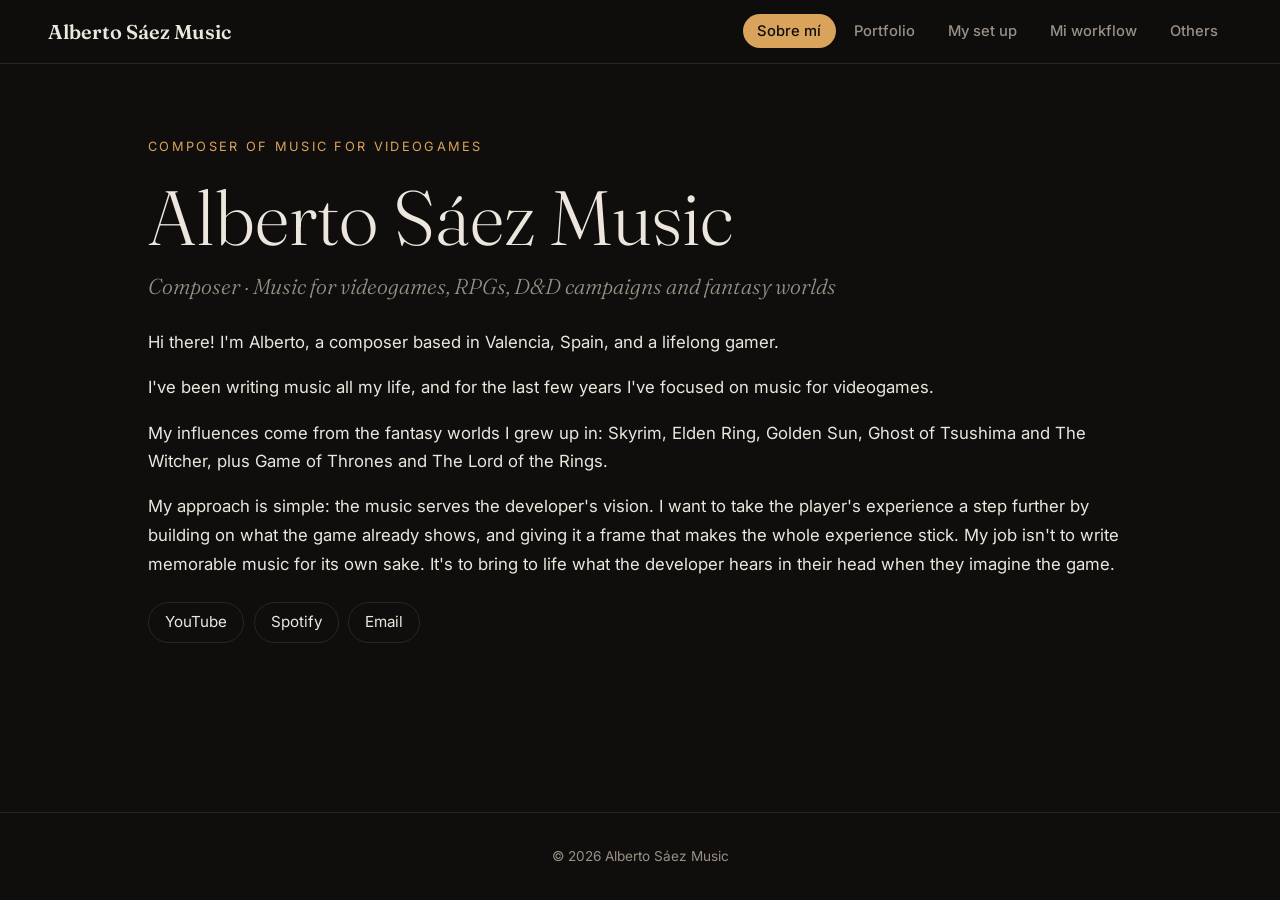
==== index.html @ b921b3fd "Add files via upload" ====
<!DOCTYPE html>
<html lang="es">
<head>
  <meta charset="UTF-8" />
  <meta name="viewport" content="width=device-width, initial-scale=1" />
  <title>Alberto Sáez Music · Composer</title>
  <meta name="description" content="Alberto Sáez, composer of music for videogames, RPGs, D&D and fantasy projects. Portfolio, set up and workflow." />
  <link rel="preconnect" href="https://fonts.googleapis.com" />
  <link rel="preconnect" href="https://fonts.gstatic.com" crossorigin />
  <link href="https://fonts.googleapis.com/css2?family=Fraunces:ital,opsz,wght@0,9..144,300;0,9..144,600;1,9..144,300&family=Inter:wght@400;500&display=swap" rel="stylesheet" />
  <link rel="stylesheet" href="styles.css" />
</head>
<body>
  <header class="site-header">
    <a class="brand" href="#sobre-mi" id="brand">Tu Nombre</a>
    <nav class="tabs" id="tabs" role="tablist" aria-label="Secciones">
      <button role="tab" data-tab="sobre-mi">Sobre mí</button>
      <button role="tab" data-tab="portfolio">Portfolio</button>
      <button role="tab" data-tab="setup">My set up</button>
      <button role="tab" data-tab="workflow">Mi workflow</button>
      <button role="tab" data-tab="others">Others</button>
    </nav>
  </header>

  <main id="view" tabindex="-1"></main>

  <footer class="site-footer">
    <span id="footer-text"></span>
  </footer>

  <script src="content.js"></script>
  <script src="app.js"></script>
</body>
</html>
---- styles.css ----
:root {
  --bg: #0f0e0d;
  --surface: #181614;
  --line: #2a2623;
  --text: #ece6dd;
  --muted: #9a9086;
  --accent: #d9a35b;
  --radius: 14px;
}
* { box-sizing: border-box; }
html { scroll-behavior: smooth; }
body {
  margin: 0;
  background: var(--bg);
  color: var(--text);
  font: 400 1.05rem/1.7 "Inter", system-ui, sans-serif;
  min-height: 100vh;
  display: flex;
  flex-direction: column;
}
a { color: inherit; }

/* cabecera + pestañas */
.site-header {
  position: sticky; top: 0; z-index: 10;
  display: flex; align-items: center; justify-content: space-between; gap: 1rem;
  padding: .9rem clamp(1rem, 4vw, 3rem);
  background: color-mix(in srgb, var(--bg) 88%, transparent);
  backdrop-filter: blur(10px);
  border-bottom: 1px solid var(--line);
}
.brand { font: 600 1.25rem "Fraunces", serif; text-decoration: none; white-space: nowrap; }
.tabs { display: flex; gap: .25rem; overflow-x: auto; scrollbar-width: none; }
.tabs::-webkit-scrollbar { display: none; }
.tabs button {
  font: 500 .92rem "Inter", sans-serif;
  color: var(--muted); background: none; border: 0; cursor: pointer;
  padding: .5rem .9rem; border-radius: 999px; white-space: nowrap;
  transition: color .2s, background .2s;
}
.tabs button:hover { color: var(--text); }
.tabs button.active { color: var(--bg); background: var(--accent); }

/* contenido */
main { width: min(1080px, 100%); margin: 0 auto; padding: clamp(2rem, 6vw, 4.5rem) clamp(1rem, 4vw, 3rem); flex: 1; outline: none; }
main.fade { animation: fade .45s ease both; }
@keyframes fade { from { opacity: 0; transform: translateY(8px); } to { opacity: 1; transform: none; } }

h1, h2, h3 { font-family: "Fraunces", serif; font-weight: 600; line-height: 1.15; margin: 0 0 .6rem; }
h1 { font-size: clamp(2.6rem, 7vw, 4.8rem); font-weight: 300; }
h2 { font-size: clamp(2rem, 4.5vw, 3rem); font-weight: 300; margin-bottom: 1rem; }
h3 { font-size: 1.3rem; }
.eyebrow { color: var(--accent); text-transform: uppercase; letter-spacing: .18em; font-size: .8rem; margin: 0 0 1rem; }
.lead { font: italic 300 1.35rem/1.5 "Fraunces", serif; color: var(--muted); margin: 0 0 1.5rem; }
.muted { color: var(--muted); }

/* sobre mí */
.about { display: grid; grid-template-columns: 1fr; gap: 2.5rem; align-items: center; margin-bottom: 3rem; }
.about:has(.photo) { grid-template-columns: 1.4fr 1fr; }
.photo { width: 100%; border-radius: var(--radius); aspect-ratio: 4/5; object-fit: cover; }
.links { display: flex; flex-wrap: wrap; gap: .6rem; margin-top: 1.5rem; }
.links a { border: 1px solid var(--line); border-radius: 999px; padding: .4rem 1rem; text-decoration: none; font-size: .95rem; transition: border-color .2s, color .2s; }
.links a:hover { border-color: var(--accent); color: var(--accent); }

/* vídeo */
.video {
  position: relative; width: 100%; aspect-ratio: 16/9;
  background: #000 center/cover no-repeat; border-radius: var(--radius); overflow: hidden;
  cursor: pointer;
}
.video iframe { position: absolute; inset: 0; width: 100%; height: 100%; border: 0; }
.video .play {
  position: absolute; inset: 0; width: 100%; border: 0; cursor: pointer;
  background: linear-gradient(transparent 50%, rgba(0,0,0,.55));
  display: grid; place-items: center;
}
.video .play span {
  width: 64px; height: 64px; border-radius: 50%; background: var(--accent);
  display: grid; place-items: center; transition: transform .2s;
}
.video .play span::after { content: ""; border-left: 18px solid var(--bg); border-top: 11px solid transparent; border-bottom: 11px solid transparent; margin-left: 5px; }
.video:hover .play span { transform: scale(1.1); }
.pl { position: absolute; left: 1rem; bottom: .8rem; font-size: .8rem; color: #fff; }
section > .video { margin-top: 2rem; }

/* tarjetas */
.grid { display: grid; grid-template-columns: repeat(auto-fill, minmax(min(100%, 320px), 1fr)); gap: 1.5rem; margin-top: 2rem; }
.card { background: var(--surface); border: 1px solid var(--line); border-radius: var(--radius); overflow: hidden; }
.card .video { border-radius: 0; }
.card-body { padding: 1.2rem 1.3rem 1.5rem; }
.card-body p { color: var(--muted); margin: 0; font-size: .98rem; }
.meta { color: var(--accent); font-size: .8rem; text-transform: uppercase; letter-spacing: .12em; margin-bottom: .3rem; }
.more { display: inline-block; margin-top: .8rem; color: var(--accent); text-decoration: none; }

/* set up */
.specs { margin: 2rem 0 0; border-top: 1px solid var(--line); }
.specs > div { display: grid; grid-template-columns: minmax(130px, 220px) 1fr; gap: 1rem; padding: 1rem 0; border-bottom: 1px solid var(--line); }
.specs dt { color: var(--muted); font-size: .85rem; text-transform: uppercase; letter-spacing: .12em; padding-top: .2rem; }
.specs dd { margin: 0; }
.specs dd span { display: block; color: var(--muted); font-size: .95rem; }

/* workflow */
.steps { list-style: none; counter-reset: s; margin: 2rem 0 0; padding: 0; display: grid; gap: 1.2rem; }
.steps li { border-left: 2px solid var(--accent); padding: .2rem 0 .2rem 1.4rem; }
.steps p { margin: 0; color: var(--muted); }

.site-footer { text-align: center; color: var(--muted); font-size: .85rem; padding: 2rem 1rem; border-top: 1px solid var(--line); }

@media (max-width: 720px) {
  .site-header { flex-direction: column; align-items: flex-start; gap: .5rem; }
  .about:has(.photo) { grid-template-columns: 1fr; }
  .specs > div { grid-template-columns: 1fr; gap: .2rem; }
}
@media (prefers-reduced-motion: reduce) { * { animation: none !important; transition: none !important; } }
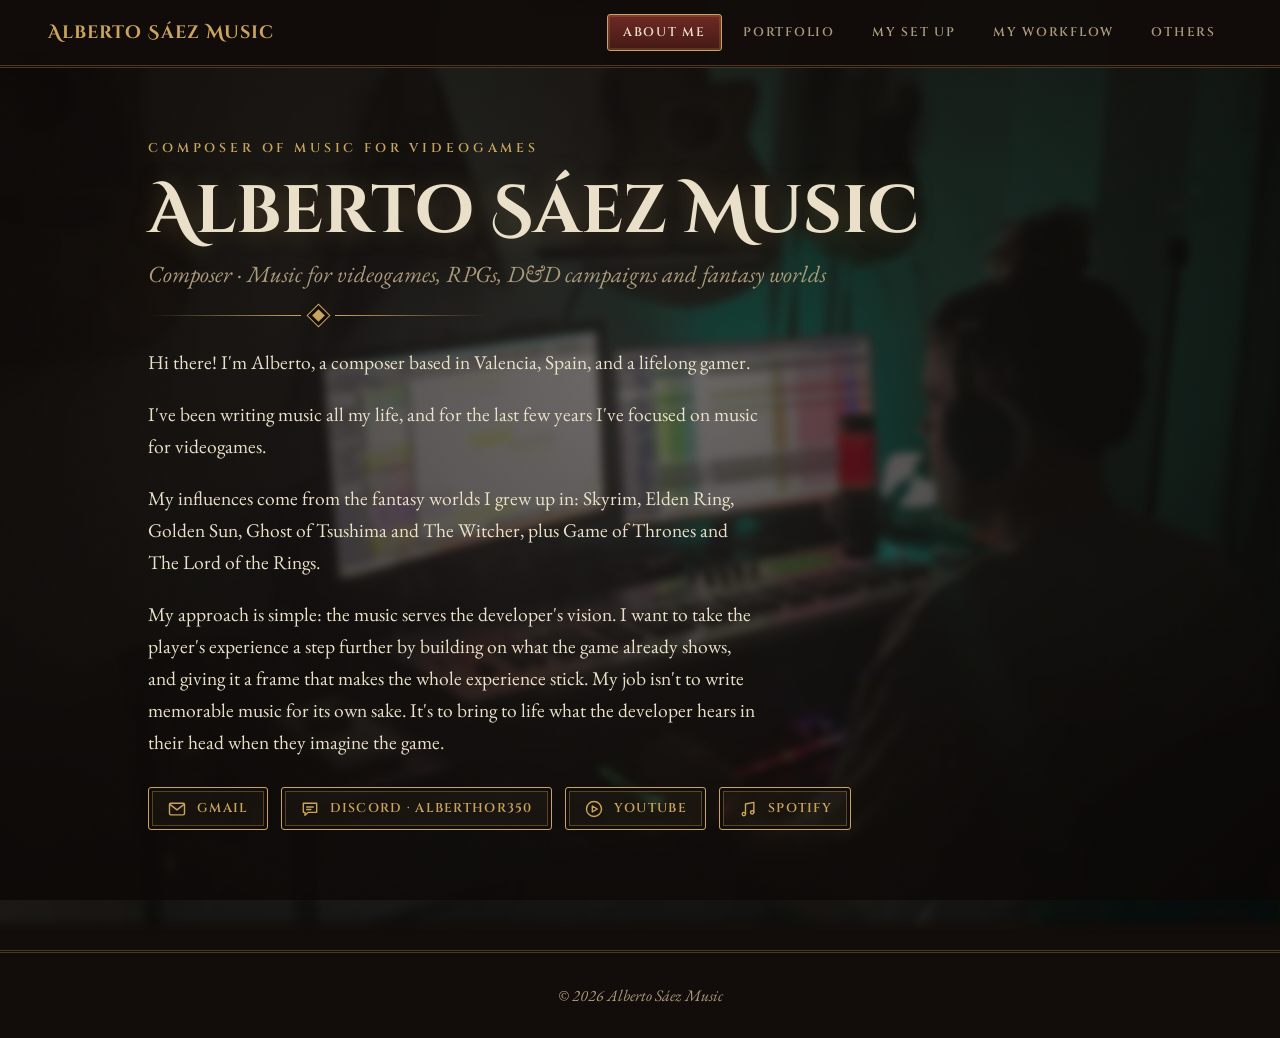
==== commit 0b9c5e5c: "Add files via upload" ====
--- a/index.html
+++ b/index.html
@@ -1,5 +1,5 @@
 <!DOCTYPE html>
-<html lang="es">
+<html lang="en">
 <head>
   <meta charset="UTF-8" />
   <meta name="viewport" content="width=device-width, initial-scale=1" />
@@ -7,17 +7,17 @@
   <meta name="description" content="Alberto Sáez, composer of music for videogames, RPGs, D&D and fantasy projects. Portfolio, set up and workflow." />
   <link rel="preconnect" href="https://fonts.googleapis.com" />
   <link rel="preconnect" href="https://fonts.gstatic.com" crossorigin />
-  <link href="https://fonts.googleapis.com/css2?family=Fraunces:ital,opsz,wght@0,9..144,300;0,9..144,600;1,9..144,300&family=Inter:wght@400;500&display=swap" rel="stylesheet" />
+  <link href="https://fonts.googleapis.com/css2?family=Cinzel:wght@400;600;700&family=Cinzel+Decorative:wght@400;700&family=EB+Garamond:ital,wght@0,400;0,500;1,400&display=swap" rel="stylesheet" />
   <link rel="stylesheet" href="styles.css" />
 </head>
 <body>
   <header class="site-header">
-    <a class="brand" href="#sobre-mi" id="brand">Tu Nombre</a>
+    <a class="brand" href="#about" id="brand">Alberto Sáez Music</a>
     <nav class="tabs" id="tabs" role="tablist" aria-label="Secciones">
-      <button role="tab" data-tab="sobre-mi">Sobre mí</button>
+      <button role="tab" data-tab="about">About me</button>
       <button role="tab" data-tab="portfolio">Portfolio</button>
       <button role="tab" data-tab="setup">My set up</button>
-      <button role="tab" data-tab="workflow">Mi workflow</button>
+      <button role="tab" data-tab="workflow">My workflow</button>
       <button role="tab" data-tab="others">Others</button>
     </nav>
   </header>
--- a/styles.css
+++ b/styles.css
@@ -1,23 +1,42 @@
 :root {
-  --bg: #0f0e0d;
-  --surface: #181614;
-  --line: #2a2623;
-  --text: #ece6dd;
-  --muted: #9a9086;
-  --accent: #d9a35b;
-  --radius: 14px;
+  --bg: #120d0a;
+  --surface: #1c1411;
+  --line: #4a3724;
+  --text: #eadfc8;
+  --muted: #ab9a7c;
+  --accent: #c9a45c;
+  --crimson: #7a2a26;
+  --radius: 3px;
+  --display: "Cinzel", "Trajan Pro", Georgia, serif;
+  --deco: "Cinzel Decorative", "Cinzel", Georgia, serif;
+  --body: "EB Garamond", Georgia, "Times New Roman", serif;
 }
 * { box-sizing: border-box; }
 html { scroll-behavior: smooth; }
 body {
   margin: 0;
-  background: var(--bg);
   color: var(--text);
-  font: 400 1.05rem/1.7 "Inter", system-ui, sans-serif;
+  font: 400 1.22rem/1.65 var(--body);
   min-height: 100vh;
   display: flex;
   flex-direction: column;
+  background-color: var(--bg);
 }
+
+/* fondo: tu foto, con desenfoque suave y capa oscura para que se lea el texto */
+body::before {
+  content: ""; position: fixed; inset: -24px; z-index: -2;
+  background: url("fondo.jpg") 60% center / cover no-repeat;
+  filter: blur(4px) saturate(.9);
+}
+body::after {
+  content: ""; position: fixed; inset: 0; z-index: -1; pointer-events: none;
+  background:
+    radial-gradient(ellipse at 50% 40%, rgba(14, 10, 8, .38), rgba(10, 7, 5, .8) 100%),
+    linear-gradient(rgba(16, 11, 8, .36), rgba(16, 11, 8, .36)),
+    url("data:image/svg+xml,%3Csvg xmlns='http://www.w3.org/2000/svg' width='180' height='180'%3E%3Cfilter id='n'%3E%3CfeTurbulence type='fractalNoise' baseFrequency='.8' numOctaves='2' stitchTiles='stitch'/%3E%3C/filter%3E%3Crect width='100%25' height='100%25' filter='url(%23n)' opacity='.06'/%3E%3C/svg%3E");
+}
+
 a { color: inherit; }
 
 /* cabecera + pestañas */
@@ -25,42 +44,73 @@
   position: sticky; top: 0; z-index: 10;
   display: flex; align-items: center; justify-content: space-between; gap: 1rem;
   padding: .9rem clamp(1rem, 4vw, 3rem);
-  background: color-mix(in srgb, var(--bg) 88%, transparent);
-  backdrop-filter: blur(10px);
-  border-bottom: 1px solid var(--line);
+  background: rgba(18, 13, 10, .92);
+  backdrop-filter: blur(8px);
+  border-bottom: 3px double var(--line);
 }
-.brand { font: 600 1.25rem "Fraunces", serif; text-decoration: none; white-space: nowrap; }
-.tabs { display: flex; gap: .25rem; overflow-x: auto; scrollbar-width: none; }
+.brand { font: 700 1.1rem var(--deco); letter-spacing: .06em; text-decoration: none; white-space: nowrap; color: var(--accent); }
+.tabs { display: flex; gap: .3rem; overflow-x: auto; scrollbar-width: none; }
 .tabs::-webkit-scrollbar { display: none; }
 .tabs button {
-  font: 500 .92rem "Inter", sans-serif;
-  color: var(--muted); background: none; border: 0; cursor: pointer;
-  padding: .5rem .9rem; border-radius: 999px; white-space: nowrap;
-  transition: color .2s, background .2s;
+  font: 600 .78rem var(--display); letter-spacing: .14em; text-transform: uppercase;
+  color: var(--muted); background: none; border: 1px solid transparent; cursor: pointer;
+  padding: .55rem .95rem; border-radius: var(--radius); white-space: nowrap;
+  transition: color .2s, border-color .2s, background .2s;
 }
-.tabs button:hover { color: var(--text); }
-.tabs button.active { color: var(--bg); background: var(--accent); }
+.tabs button:hover { color: var(--text); border-color: var(--line); }
+.tabs button.active {
+  color: var(--text); border-color: var(--accent);
+  background: linear-gradient(180deg, #6f2a25, #451915);
+  box-shadow: inset 0 0 0 2px rgba(201, 164, 92, .18);
+}
 
 /* contenido */
 main { width: min(1080px, 100%); margin: 0 auto; padding: clamp(2rem, 6vw, 4.5rem) clamp(1rem, 4vw, 3rem); flex: 1; outline: none; }
-main.fade { animation: fade .45s ease both; }
+main.fade { animation: fade .5s ease both; }
 @keyframes fade { from { opacity: 0; transform: translateY(8px); } to { opacity: 1; transform: none; } }
 
-h1, h2, h3 { font-family: "Fraunces", serif; font-weight: 600; line-height: 1.15; margin: 0 0 .6rem; }
-h1 { font-size: clamp(2.6rem, 7vw, 4.8rem); font-weight: 300; }
-h2 { font-size: clamp(2rem, 4.5vw, 3rem); font-weight: 300; margin-bottom: 1rem; }
-h3 { font-size: 1.3rem; }
-.eyebrow { color: var(--accent); text-transform: uppercase; letter-spacing: .18em; font-size: .8rem; margin: 0 0 1rem; }
-.lead { font: italic 300 1.35rem/1.5 "Fraunces", serif; color: var(--muted); margin: 0 0 1.5rem; }
+h1, h2, h3 { font-family: var(--display); font-weight: 600; line-height: 1.2; margin: 0 0 .6rem; }
+h1 { font: 700 clamp(2.2rem, 6.2vw, 4.2rem)/1.1 var(--deco); color: var(--text); text-shadow: 0 2px 24px rgba(201, 164, 92, .25); }
+h2 { font-size: clamp(1.8rem, 4vw, 2.6rem); letter-spacing: .06em; color: var(--accent); margin-bottom: .4rem; }
+h3 { font-size: 1.15rem; letter-spacing: .05em; }
+.eyebrow { color: var(--accent); font: 600 .8rem var(--display); text-transform: uppercase; letter-spacing: .3em; margin: 0 0 1.1rem; }
+.lead { font: italic 400 1.45rem/1.45 var(--body); color: var(--muted); margin: 0 0 1.2rem; }
 .muted { color: var(--muted); }
+
+/* separador ornamental */
+.divider { display: flex; align-items: center; gap: .8rem; max-width: 340px; margin: 1.1rem 0 1.6rem; }
+.divider::before, .divider::after { content: ""; flex: 1; height: 1px; background: linear-gradient(90deg, transparent, var(--accent)); }
+.divider::after { background: linear-gradient(270deg, transparent, var(--accent)); }
+.divider i { width: 9px; height: 9px; background: var(--accent); transform: rotate(45deg); box-shadow: 0 0 0 3px var(--bg), 0 0 0 4px var(--accent); }
 
 /* sobre mí */
 .about { display: grid; grid-template-columns: 1fr; gap: 2.5rem; align-items: center; margin-bottom: 3rem; }
 .about:has(.photo) { grid-template-columns: 1.4fr 1fr; }
-.photo { width: 100%; border-radius: var(--radius); aspect-ratio: 4/5; object-fit: cover; }
-.links { display: flex; flex-wrap: wrap; gap: .6rem; margin-top: 1.5rem; }
-.links a { border: 1px solid var(--line); border-radius: 999px; padding: .4rem 1rem; text-decoration: none; font-size: .95rem; transition: border-color .2s, color .2s; }
-.links a:hover { border-color: var(--accent); color: var(--accent); }
+.about p:not(.lead):not(.eyebrow) { max-width: 68ch; }
+.photo { width: 100%; border-radius: var(--radius); aspect-ratio: 4/5; object-fit: cover; box-shadow: 0 0 0 3px var(--bg), 0 0 0 4px var(--accent); }
+
+/* botones de enlaces */
+.links { display: flex; flex-wrap: wrap; gap: .8rem; margin-top: 1.8rem; }
+.linkbtn {
+  display: inline-flex; align-items: center; gap: .6rem; cursor: pointer;
+  font: 600 .8rem var(--display); letter-spacing: .1em; text-transform: uppercase; text-decoration: none;
+  color: var(--accent); background: rgba(201, 164, 92, .05);
+  border: 1px solid var(--accent); border-radius: var(--radius);
+  padding: .65rem 1.15rem;
+  box-shadow: inset 0 0 0 3px var(--bg), inset 0 0 0 4px rgba(201, 164, 92, .35);
+  transition: background .2s, color .2s, transform .2s;
+}
+.linkbtn:hover { background: var(--accent); color: var(--bg); transform: translateY(-2px); }
+.linkbtn .ico { width: 20px; height: 20px; flex: none; }
+
+/* aviso "copiado" */
+#toast {
+  position: fixed; left: 50%; bottom: 2rem; transform: translate(-50%, 20px); opacity: 0; pointer-events: none;
+  background: #2a1b14; color: var(--text); border: 1px solid var(--accent); border-radius: var(--radius);
+  padding: .7rem 1.3rem; font: 600 .85rem var(--display); letter-spacing: .06em; z-index: 50;
+  transition: opacity .25s, transform .25s;
+}
+#toast.show { opacity: 1; transform: translate(-50%, 0); }
 
 /* vídeo */
 .video {
@@ -71,44 +121,76 @@
 .video iframe { position: absolute; inset: 0; width: 100%; height: 100%; border: 0; }
 .video .play {
   position: absolute; inset: 0; width: 100%; border: 0; cursor: pointer;
-  background: linear-gradient(transparent 50%, rgba(0,0,0,.55));
+  background: linear-gradient(transparent 45%, rgba(18, 8, 4, .7));
   display: grid; place-items: center;
 }
 .video .play span {
-  width: 64px; height: 64px; border-radius: 50%; background: var(--accent);
+  width: 66px; height: 66px; border-radius: 50%; background: var(--accent);
   display: grid; place-items: center; transition: transform .2s;
+  box-shadow: 0 0 0 4px rgba(18, 13, 10, .55), 0 0 0 5px var(--accent);
 }
 .video .play span::after { content: ""; border-left: 18px solid var(--bg); border-top: 11px solid transparent; border-bottom: 11px solid transparent; margin-left: 5px; }
 .video:hover .play span { transform: scale(1.1); }
-.pl { position: absolute; left: 1rem; bottom: .8rem; font-size: .8rem; color: #fff; }
+.pl { position: absolute; left: 1rem; bottom: .8rem; font-size: .9rem; color: #fff; }
 section > .video { margin-top: 2rem; }
 
 /* tarjetas */
-.grid { display: grid; grid-template-columns: repeat(auto-fill, minmax(min(100%, 320px), 1fr)); gap: 1.5rem; margin-top: 2rem; }
-.card { background: var(--surface); border: 1px solid var(--line); border-radius: var(--radius); overflow: hidden; }
-.card .video { border-radius: 0; }
-.card-body { padding: 1.2rem 1.3rem 1.5rem; }
-.card-body p { color: var(--muted); margin: 0; font-size: .98rem; }
-.meta { color: var(--accent); font-size: .8rem; text-transform: uppercase; letter-spacing: .12em; margin-bottom: .3rem; }
-.more { display: inline-block; margin-top: .8rem; color: var(--accent); text-decoration: none; }
+.grid { display: grid; grid-template-columns: repeat(auto-fill, minmax(min(100%, 320px), 1fr)); gap: 2rem; margin-top: 2rem; }
+.card {
+  background: linear-gradient(180deg, #211712, var(--surface));
+  border: 1px solid var(--accent); border-radius: var(--radius); overflow: hidden;
+  box-shadow: 0 0 0 3px var(--bg), 0 0 0 4px var(--line), 0 14px 30px rgba(0, 0, 0, .35);
+}
+.card .video { border-radius: 0; border-bottom: 1px solid var(--accent); }
+.card-body { padding: 1.2rem 1.4rem 1.5rem; }
+.card-body p { color: var(--muted); margin: 0; font-size: 1.08rem; }
+.meta { color: var(--accent); font: 600 .72rem var(--display); text-transform: uppercase; letter-spacing: .22em; margin-bottom: .4rem; }
+.more { display: inline-block; margin-top: .8rem; color: var(--accent); text-decoration: none; font-style: italic; }
 
 /* set up */
-.specs { margin: 2rem 0 0; border-top: 1px solid var(--line); }
+.specs { margin: 2rem 0 0; border-top: 3px double var(--line); }
 .specs > div { display: grid; grid-template-columns: minmax(130px, 220px) 1fr; gap: 1rem; padding: 1rem 0; border-bottom: 1px solid var(--line); }
-.specs dt { color: var(--muted); font-size: .85rem; text-transform: uppercase; letter-spacing: .12em; padding-top: .2rem; }
+.specs dt { color: var(--accent); font: 600 .75rem var(--display); text-transform: uppercase; letter-spacing: .2em; padding-top: .35rem; }
 .specs dd { margin: 0; }
-.specs dd span { display: block; color: var(--muted); font-size: .95rem; }
+.specs dd span { display: block; color: var(--muted); font-size: 1.05rem; }
+.specs .aside p { grid-column: 2; margin: 0; font-style: italic; color: var(--muted); }
 
 /* workflow */
-.steps { list-style: none; counter-reset: s; margin: 2rem 0 0; padding: 0; display: grid; gap: 1.2rem; }
-.steps li { border-left: 2px solid var(--accent); padding: .2rem 0 .2rem 1.4rem; }
-.steps p { margin: 0; color: var(--muted); }
+.steps { list-style: none; margin: 2rem 0 0; padding: 0; display: grid; gap: 1.4rem; }
+.steps li { position: relative; border-left: 1px solid var(--accent); padding: .2rem 0 .2rem 1.8rem; }
+.steps li::before { content: ""; position: absolute; left: -5px; top: .65rem; width: 9px; height: 9px; background: var(--accent); transform: rotate(45deg); }
+.steps p { margin: 0; color: #d8ccb4; text-shadow: 0 1px 6px rgba(0, 0, 0, .7); }
 
-.site-footer { text-align: center; color: var(--muted); font-size: .85rem; padding: 2rem 1rem; border-top: 1px solid var(--line); }
+.site-footer { text-align: center; color: var(--muted); font: italic 1rem var(--body); padding: 2rem 1rem; border-top: 3px double var(--line); }
 
 @media (max-width: 720px) {
-  .site-header { flex-direction: column; align-items: flex-start; gap: .5rem; }
+  .site-header { flex-direction: column; align-items: flex-start; gap: .6rem; }
   .about:has(.photo) { grid-template-columns: 1fr; }
   .specs > div { grid-template-columns: 1fr; gap: .2rem; }
+  .specs .aside p { grid-column: 1; }
 }
 @media (prefers-reduced-motion: reduce) { * { animation: none !important; transition: none !important; } }
+
+/* workflow: fase previa + subtítulo */
+.phase {
+  margin: 2rem 0 2.5rem; padding: 1.4rem 1.7rem 1.6rem;
+  border: 1px solid var(--accent); border-radius: var(--radius);
+  background: linear-gradient(180deg, rgba(33, 23, 18, .88), rgba(28, 20, 17, .88));
+  box-shadow: 0 0 0 3px var(--bg), 0 0 0 4px var(--line);
+}
+.phase .eyebrow { margin: 0 0 .5rem; }
+.phase p:last-child { margin: 0; color: #d8ccb4; }
+.subhead { margin: 0 0 .4rem; font-size: 1.5rem; letter-spacing: .08em; color: var(--accent); }
+.track-intro { margin: 0 0 1.6rem; color: #d8ccb4; text-shadow: 0 1px 6px rgba(0, 0, 0, .7); }
+
+/* others: bloques de texto */
+.blocks { display: grid; gap: 2rem; margin-top: 1.6rem; }
+.panel {
+  background: linear-gradient(180deg, rgba(33, 23, 18, .9), rgba(28, 20, 17, .9));
+  border: 1px solid var(--accent); border-radius: var(--radius); padding: 1.6rem 1.8rem 1.8rem;
+  box-shadow: 0 0 0 3px var(--bg), 0 0 0 4px var(--line), 0 14px 30px rgba(0, 0, 0, .35);
+}
+.panel h3 { color: var(--accent); font-size: 1.25rem; letter-spacing: .1em; }
+.panel p { margin: 0; color: #d8ccb4; max-width: 68ch; }
+.panel .links { margin-top: 1.4rem; }
+.lead.soon { margin-top: 2rem; }
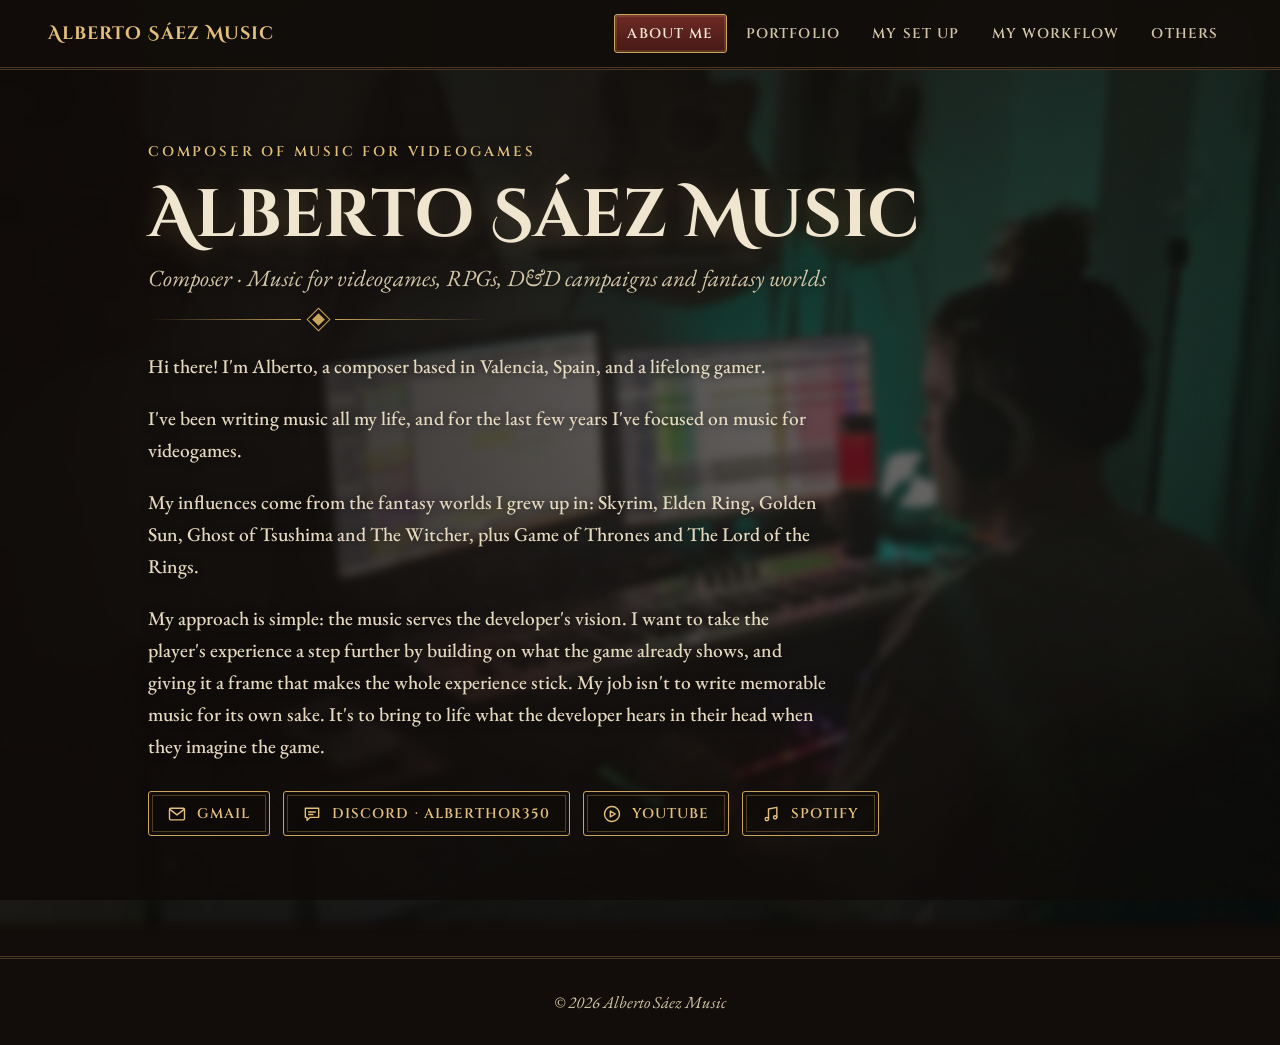
==== commit 9e380a21: "Add files via upload" ====
--- a/index.html
+++ b/index.html
@@ -3,6 +3,7 @@
 <head>
   <meta charset="UTF-8" />
   <meta name="viewport" content="width=device-width, initial-scale=1" />
+  <meta name="theme-color" content="#120d0a" />
   <title>Alberto Sáez Music · Composer</title>
   <meta name="description" content="Alberto Sáez, composer of music for videogames, RPGs, D&D and fantasy projects. Portfolio, set up and workflow." />
   <link rel="preconnect" href="https://fonts.googleapis.com" />
@@ -13,6 +14,10 @@
 <body>
   <header class="site-header">
     <a class="brand" href="#about" id="brand">Alberto Sáez Music</a>
+    <button class="menu-toggle" id="menu-toggle" type="button" aria-expanded="false" aria-controls="tabs" aria-label="Open menu">
+      <svg viewBox="0 0 24 24" width="22" height="22" fill="none" stroke="currentColor" stroke-width="2" stroke-linecap="round" aria-hidden="true"><path d="M4 7h16M4 12h16M4 17h16"/></svg>
+      <span>Menu</span>
+    </button>
     <nav class="tabs" id="tabs" role="tablist" aria-label="Secciones">
       <button role="tab" data-tab="about">About me</button>
       <button role="tab" data-tab="portfolio">Portfolio</button>
--- a/styles.css
+++ b/styles.css
@@ -2,28 +2,33 @@
   --bg: #120d0a;
   --surface: #1c1411;
   --line: #4a3724;
-  --text: #eadfc8;
-  --muted: #ab9a7c;
+  --text: #f0e6d0;
+  --soft: #e4d8bf;
+  --muted: #d3c6a8;
   --accent: #c9a45c;
+  --gold: #e2bf7a;
   --crimson: #7a2a26;
   --radius: 3px;
   --display: "Cinzel", "Trajan Pro", Georgia, serif;
   --deco: "Cinzel Decorative", "Cinzel", Georgia, serif;
   --body: "EB Garamond", Georgia, "Times New Roman", serif;
+  --noise: url("data:image/svg+xml,%3Csvg xmlns='http://www.w3.org/2000/svg' width='180' height='180'%3E%3Cfilter id='n'%3E%3CfeTurbulence type='fractalNoise' baseFrequency='.8' numOctaves='2' stitchTiles='stitch'/%3E%3C/filter%3E%3Crect width='100%25' height='100%25' filter='url(%23n)' opacity='.06'/%3E%3C/svg%3E");
 }
 * { box-sizing: border-box; }
-html { scroll-behavior: smooth; }
+html { scroll-behavior: smooth; -webkit-text-size-adjust: 100%; text-size-adjust: 100%; }
 body {
   margin: 0;
   color: var(--text);
-  font: 400 1.22rem/1.65 var(--body);
+  font: 500 1.22rem/1.65 var(--body);
   min-height: 100vh;
   display: flex;
   flex-direction: column;
   background-color: var(--bg);
-}
-
-/* fondo: tu foto, con desenfoque suave y capa oscura para que se lea el texto */
+  overflow-x: hidden;
+}
+a { color: inherit; }
+
+/* fondo: tu foto, con desenfoque suave. Más oscuro a la izquierda, donde va el texto */
 body::before {
   content: ""; position: fixed; inset: -24px; z-index: -2;
   background: url("fondo.jpg") 60% center / cover no-repeat;
@@ -32,29 +37,26 @@
 body::after {
   content: ""; position: fixed; inset: 0; z-index: -1; pointer-events: none;
   background:
-    radial-gradient(ellipse at 50% 40%, rgba(14, 10, 8, .38), rgba(10, 7, 5, .8) 100%),
-    linear-gradient(rgba(16, 11, 8, .36), rgba(16, 11, 8, .36)),
-    url("data:image/svg+xml,%3Csvg xmlns='http://www.w3.org/2000/svg' width='180' height='180'%3E%3Cfilter id='n'%3E%3CfeTurbulence type='fractalNoise' baseFrequency='.8' numOctaves='2' stitchTiles='stitch'/%3E%3C/filter%3E%3Crect width='100%25' height='100%25' filter='url(%23n)' opacity='.06'/%3E%3C/svg%3E");
-}
-
-a { color: inherit; }
+    linear-gradient(90deg, rgba(14, 10, 8, .8) 0%, rgba(14, 10, 8, .58) 55%, rgba(14, 10, 8, .2) 100%),
+    radial-gradient(ellipse at 50% 40%, rgba(14, 10, 8, .2), rgba(10, 7, 5, .6) 100%),
+    var(--noise);
+}
 
 /* cabecera + pestañas */
 .site-header {
   position: sticky; top: 0; z-index: 10;
   display: flex; align-items: center; justify-content: space-between; gap: 1rem;
   padding: .9rem clamp(1rem, 4vw, 3rem);
-  background: rgba(18, 13, 10, .92);
+  background: rgba(18, 13, 10, .93);
   backdrop-filter: blur(8px);
   border-bottom: 3px double var(--line);
 }
-.brand { font: 700 1.1rem var(--deco); letter-spacing: .06em; text-decoration: none; white-space: nowrap; color: var(--accent); }
-.tabs { display: flex; gap: .3rem; overflow-x: auto; scrollbar-width: none; }
-.tabs::-webkit-scrollbar { display: none; }
+.brand { font: 700 1.1rem var(--deco); letter-spacing: .06em; text-decoration: none; white-space: nowrap; color: var(--gold); }
+.tabs { display: flex; gap: .3rem; }
 .tabs button {
-  font: 600 .78rem var(--display); letter-spacing: .14em; text-transform: uppercase;
+  font: 600 .875rem var(--display); letter-spacing: .08em; text-transform: uppercase;
   color: var(--muted); background: none; border: 1px solid transparent; cursor: pointer;
-  padding: .55rem .95rem; border-radius: var(--radius); white-space: nowrap;
+  padding: .55rem .8rem; border-radius: var(--radius); white-space: nowrap;
   transition: color .2s, border-color .2s, background .2s;
 }
 .tabs button:hover { color: var(--text); border-color: var(--line); }
@@ -63,17 +65,31 @@
   background: linear-gradient(180deg, #6f2a25, #451915);
   box-shadow: inset 0 0 0 2px rgba(201, 164, 92, .18);
 }
+.tabs button:focus-visible, .linkbtn:focus-visible, .menu-toggle:focus-visible { outline: 2px solid var(--gold); outline-offset: 2px; }
+
+/* botón de menú (solo en pantallas pequeñas) */
+.menu-toggle {
+  display: none; align-items: center; gap: .55rem; cursor: pointer;
+  font: 600 .875rem var(--display); letter-spacing: .1em; text-transform: uppercase;
+  color: var(--gold); background: rgba(201, 164, 92, .06);
+  border: 1px solid var(--accent); border-radius: var(--radius);
+  padding: .5rem .9rem; min-height: 44px;
+}
 
 /* contenido */
-main { width: min(1080px, 100%); margin: 0 auto; padding: clamp(2rem, 6vw, 4.5rem) clamp(1rem, 4vw, 3rem); flex: 1; outline: none; }
+main {
+  width: min(1080px, 100%); margin: 0 auto;
+  padding: clamp(2rem, 6vw, 4.5rem) clamp(1rem, 4vw, 3rem); flex: 1; outline: none;
+  text-shadow: 0 1px 8px rgba(0, 0, 0, .55);
+}
 main.fade { animation: fade .5s ease both; }
 @keyframes fade { from { opacity: 0; transform: translateY(8px); } to { opacity: 1; transform: none; } }
 
 h1, h2, h3 { font-family: var(--display); font-weight: 600; line-height: 1.2; margin: 0 0 .6rem; }
 h1 { font: 700 clamp(2.2rem, 6.2vw, 4.2rem)/1.1 var(--deco); color: var(--text); text-shadow: 0 2px 24px rgba(201, 164, 92, .25); }
-h2 { font-size: clamp(1.8rem, 4vw, 2.6rem); letter-spacing: .06em; color: var(--accent); margin-bottom: .4rem; }
+h2 { font-size: clamp(1.8rem, 4vw, 2.6rem); letter-spacing: .06em; color: var(--gold); margin-bottom: .4rem; }
 h3 { font-size: 1.15rem; letter-spacing: .05em; }
-.eyebrow { color: var(--accent); font: 600 .8rem var(--display); text-transform: uppercase; letter-spacing: .3em; margin: 0 0 1.1rem; }
+.eyebrow { color: var(--gold); font: 600 .875rem var(--display); text-transform: uppercase; letter-spacing: .2em; margin: 0 0 1.1rem; }
 .lead { font: italic 400 1.45rem/1.45 var(--body); color: var(--muted); margin: 0 0 1.2rem; }
 .muted { color: var(--muted); }
 
@@ -86,17 +102,17 @@
 /* sobre mí */
 .about { display: grid; grid-template-columns: 1fr; gap: 2.5rem; align-items: center; margin-bottom: 3rem; }
 .about:has(.photo) { grid-template-columns: 1.4fr 1fr; }
-.about p:not(.lead):not(.eyebrow) { max-width: 68ch; }
+.about p:not(.lead):not(.eyebrow) { max-width: 68ch; color: var(--soft); }
 .photo { width: 100%; border-radius: var(--radius); aspect-ratio: 4/5; object-fit: cover; box-shadow: 0 0 0 3px var(--bg), 0 0 0 4px var(--accent); }
 
 /* botones de enlaces */
 .links { display: flex; flex-wrap: wrap; gap: .8rem; margin-top: 1.8rem; }
 .linkbtn {
   display: inline-flex; align-items: center; gap: .6rem; cursor: pointer;
-  font: 600 .8rem var(--display); letter-spacing: .1em; text-transform: uppercase; text-decoration: none;
-  color: var(--accent); background: rgba(201, 164, 92, .05);
+  font: 600 .875rem var(--display); letter-spacing: .08em; text-transform: uppercase; text-decoration: none; text-shadow: none;
+  color: var(--gold); background: rgba(14, 10, 8, .55);
   border: 1px solid var(--accent); border-radius: var(--radius);
-  padding: .65rem 1.15rem;
+  padding: .7rem 1.15rem; min-height: 44px;
   box-shadow: inset 0 0 0 3px var(--bg), inset 0 0 0 4px rgba(201, 164, 92, .35);
   transition: background .2s, color .2s, transform .2s;
 }
@@ -107,7 +123,7 @@
 #toast {
   position: fixed; left: 50%; bottom: 2rem; transform: translate(-50%, 20px); opacity: 0; pointer-events: none;
   background: #2a1b14; color: var(--text); border: 1px solid var(--accent); border-radius: var(--radius);
-  padding: .7rem 1.3rem; font: 600 .85rem var(--display); letter-spacing: .06em; z-index: 50;
+  padding: .7rem 1.3rem; font: 600 .9rem var(--display); letter-spacing: .06em; z-index: 50; text-shadow: none;
   transition: opacity .25s, transform .25s;
 }
 #toast.show { opacity: 1; transform: translate(-50%, 0); }
@@ -131,7 +147,7 @@
 }
 .video .play span::after { content: ""; border-left: 18px solid var(--bg); border-top: 11px solid transparent; border-bottom: 11px solid transparent; margin-left: 5px; }
 .video:hover .play span { transform: scale(1.1); }
-.pl { position: absolute; left: 1rem; bottom: .8rem; font-size: .9rem; color: #fff; }
+.pl { position: absolute; left: 1rem; bottom: .8rem; font-size: .95rem; color: #fff; }
 section > .video { margin-top: 2rem; }
 
 /* tarjetas */
@@ -143,54 +159,87 @@
 }
 .card .video { border-radius: 0; border-bottom: 1px solid var(--accent); }
 .card-body { padding: 1.2rem 1.4rem 1.5rem; }
-.card-body p { color: var(--muted); margin: 0; font-size: 1.08rem; }
-.meta { color: var(--accent); font: 600 .72rem var(--display); text-transform: uppercase; letter-spacing: .22em; margin-bottom: .4rem; }
-.more { display: inline-block; margin-top: .8rem; color: var(--accent); text-decoration: none; font-style: italic; }
+.card-body p { color: var(--muted); margin: 0; font-size: 1.1rem; }
+.meta { color: var(--gold); font: 600 .82rem var(--display); text-transform: uppercase; letter-spacing: .16em; margin-bottom: .4rem; }
+.more { display: inline-block; margin-top: .8rem; color: var(--gold); text-decoration: none; font-style: italic; }
 
 /* set up */
 .specs { margin: 2rem 0 0; border-top: 3px double var(--line); }
-.specs > div { display: grid; grid-template-columns: minmax(130px, 220px) 1fr; gap: 1rem; padding: 1rem 0; border-bottom: 1px solid var(--line); }
-.specs dt { color: var(--accent); font: 600 .75rem var(--display); text-transform: uppercase; letter-spacing: .2em; padding-top: .35rem; }
+.specs > div { display: grid; grid-template-columns: minmax(150px, 230px) 1fr; gap: 1rem; padding: 1rem 0; border-bottom: 1px solid var(--line); }
+.specs dt { color: var(--gold); font: 600 .85rem var(--display); text-transform: uppercase; letter-spacing: .14em; padding-top: .3rem; }
 .specs dd { margin: 0; }
-.specs dd span { display: block; color: var(--muted); font-size: 1.05rem; }
+.specs dd strong { font-weight: 600; }
+.specs dd span { display: block; color: var(--muted); font-size: 1.08rem; }
 .specs .aside p { grid-column: 2; margin: 0; font-style: italic; color: var(--muted); }
 
 /* workflow */
 .steps { list-style: none; margin: 2rem 0 0; padding: 0; display: grid; gap: 1.4rem; }
 .steps li { position: relative; border-left: 1px solid var(--accent); padding: .2rem 0 .2rem 1.8rem; }
 .steps li::before { content: ""; position: absolute; left: -5px; top: .65rem; width: 9px; height: 9px; background: var(--accent); transform: rotate(45deg); }
-.steps p { margin: 0; color: #d8ccb4; text-shadow: 0 1px 6px rgba(0, 0, 0, .7); }
-
-.site-footer { text-align: center; color: var(--muted); font: italic 1rem var(--body); padding: 2rem 1rem; border-top: 3px double var(--line); }
-
-@media (max-width: 720px) {
-  .site-header { flex-direction: column; align-items: flex-start; gap: .6rem; }
-  .about:has(.photo) { grid-template-columns: 1fr; }
-  .specs > div { grid-template-columns: 1fr; gap: .2rem; }
-  .specs .aside p { grid-column: 1; }
-}
-@media (prefers-reduced-motion: reduce) { * { animation: none !important; transition: none !important; } }
+.steps p { margin: 0; color: var(--soft); }
 
 /* workflow: fase previa + subtítulo */
 .phase {
   margin: 2rem 0 2.5rem; padding: 1.4rem 1.7rem 1.6rem;
   border: 1px solid var(--accent); border-radius: var(--radius);
-  background: linear-gradient(180deg, rgba(33, 23, 18, .88), rgba(28, 20, 17, .88));
+  background: linear-gradient(180deg, rgba(33, 23, 18, .9), rgba(28, 20, 17, .9));
   box-shadow: 0 0 0 3px var(--bg), 0 0 0 4px var(--line);
 }
 .phase .eyebrow { margin: 0 0 .5rem; }
-.phase p:last-child { margin: 0; color: #d8ccb4; }
-.subhead { margin: 0 0 .4rem; font-size: 1.5rem; letter-spacing: .08em; color: var(--accent); }
-.track-intro { margin: 0 0 1.6rem; color: #d8ccb4; text-shadow: 0 1px 6px rgba(0, 0, 0, .7); }
+.phase p:last-child { margin: 0; color: var(--soft); }
+.subhead { margin: 0 0 .4rem; font-size: 1.5rem; letter-spacing: .08em; color: var(--gold); }
+.track-intro { margin: 0 0 1.6rem; color: var(--soft); }
 
 /* others: bloques de texto */
 .blocks { display: grid; gap: 2rem; margin-top: 1.6rem; }
 .panel {
-  background: linear-gradient(180deg, rgba(33, 23, 18, .9), rgba(28, 20, 17, .9));
+  background: linear-gradient(180deg, rgba(33, 23, 18, .92), rgba(28, 20, 17, .92));
   border: 1px solid var(--accent); border-radius: var(--radius); padding: 1.6rem 1.8rem 1.8rem;
   box-shadow: 0 0 0 3px var(--bg), 0 0 0 4px var(--line), 0 14px 30px rgba(0, 0, 0, .35);
 }
-.panel h3 { color: var(--accent); font-size: 1.25rem; letter-spacing: .1em; }
-.panel p { margin: 0; color: #d8ccb4; max-width: 68ch; }
+.panel h3 { color: var(--gold); font-size: 1.25rem; letter-spacing: .1em; }
+.panel p { margin: 0; color: var(--soft); max-width: 68ch; }
 .panel .links { margin-top: 1.4rem; }
 .lead.soon { margin-top: 2rem; }
+
+.site-footer { text-align: center; color: var(--muted); font: italic 1.05rem var(--body); padding: 2rem 1rem; border-top: 3px double var(--line); }
+
+/* ---------- Pantallas medianas y pequeñas: menú desplegable ---------- */
+@media (max-width: 960px) {
+  .menu-toggle { display: inline-flex; }
+  .tabs {
+    display: none; position: absolute; top: 100%; left: 0; right: 0;
+    flex-direction: column; gap: .2rem;
+    padding: .6rem clamp(1rem, 4vw, 3rem) 1rem;
+    background: #120d0a; border-bottom: 3px double var(--line);
+    box-shadow: 0 18px 30px rgba(0, 0, 0, .5);
+  }
+  .site-header.open .tabs { display: flex; }
+  .tabs button { text-align: left; padding: .9rem 1rem; font-size: 1rem; min-height: 48px; }
+}
+
+/* ---------- Móvil ---------- */
+@media (max-width: 720px) {
+  body { font-size: 1.12rem; line-height: 1.6; }
+  body::before { background-position: 72% center; }
+  body::after {
+    background: linear-gradient(rgba(14, 10, 8, .6), rgba(14, 10, 8, .72)), var(--noise);
+  }
+  main { padding: 1.8rem 1.1rem 2.4rem; }
+  .brand { font-size: 1rem; }
+  .eyebrow { font-size: .8rem; letter-spacing: .14em; }
+  .lead { font-size: 1.25rem; }
+  .about { gap: 1.5rem; margin-bottom: 2rem; }
+  .about:has(.photo) { grid-template-columns: 1fr; }
+  .links { gap: .6rem; }
+  .linkbtn { flex: 1 1 auto; justify-content: center; padding: .7rem .9rem; font-size: .8rem; }
+  .grid { gap: 1.6rem; }
+  .card-body { padding: 1rem 1.1rem 1.2rem; }
+  .specs > div { grid-template-columns: 1fr; gap: .2rem; }
+  .specs .aside p { grid-column: 1; }
+  .phase, .panel { padding: 1.2rem 1.2rem 1.4rem; }
+  .steps li { padding-left: 1.4rem; }
+  .video .play span { width: 56px; height: 56px; }
+  #toast { width: calc(100% - 2rem); text-align: center; bottom: 1rem; }
+}
+@media (prefers-reduced-motion: reduce) { * { animation: none !important; transition: none !important; } }
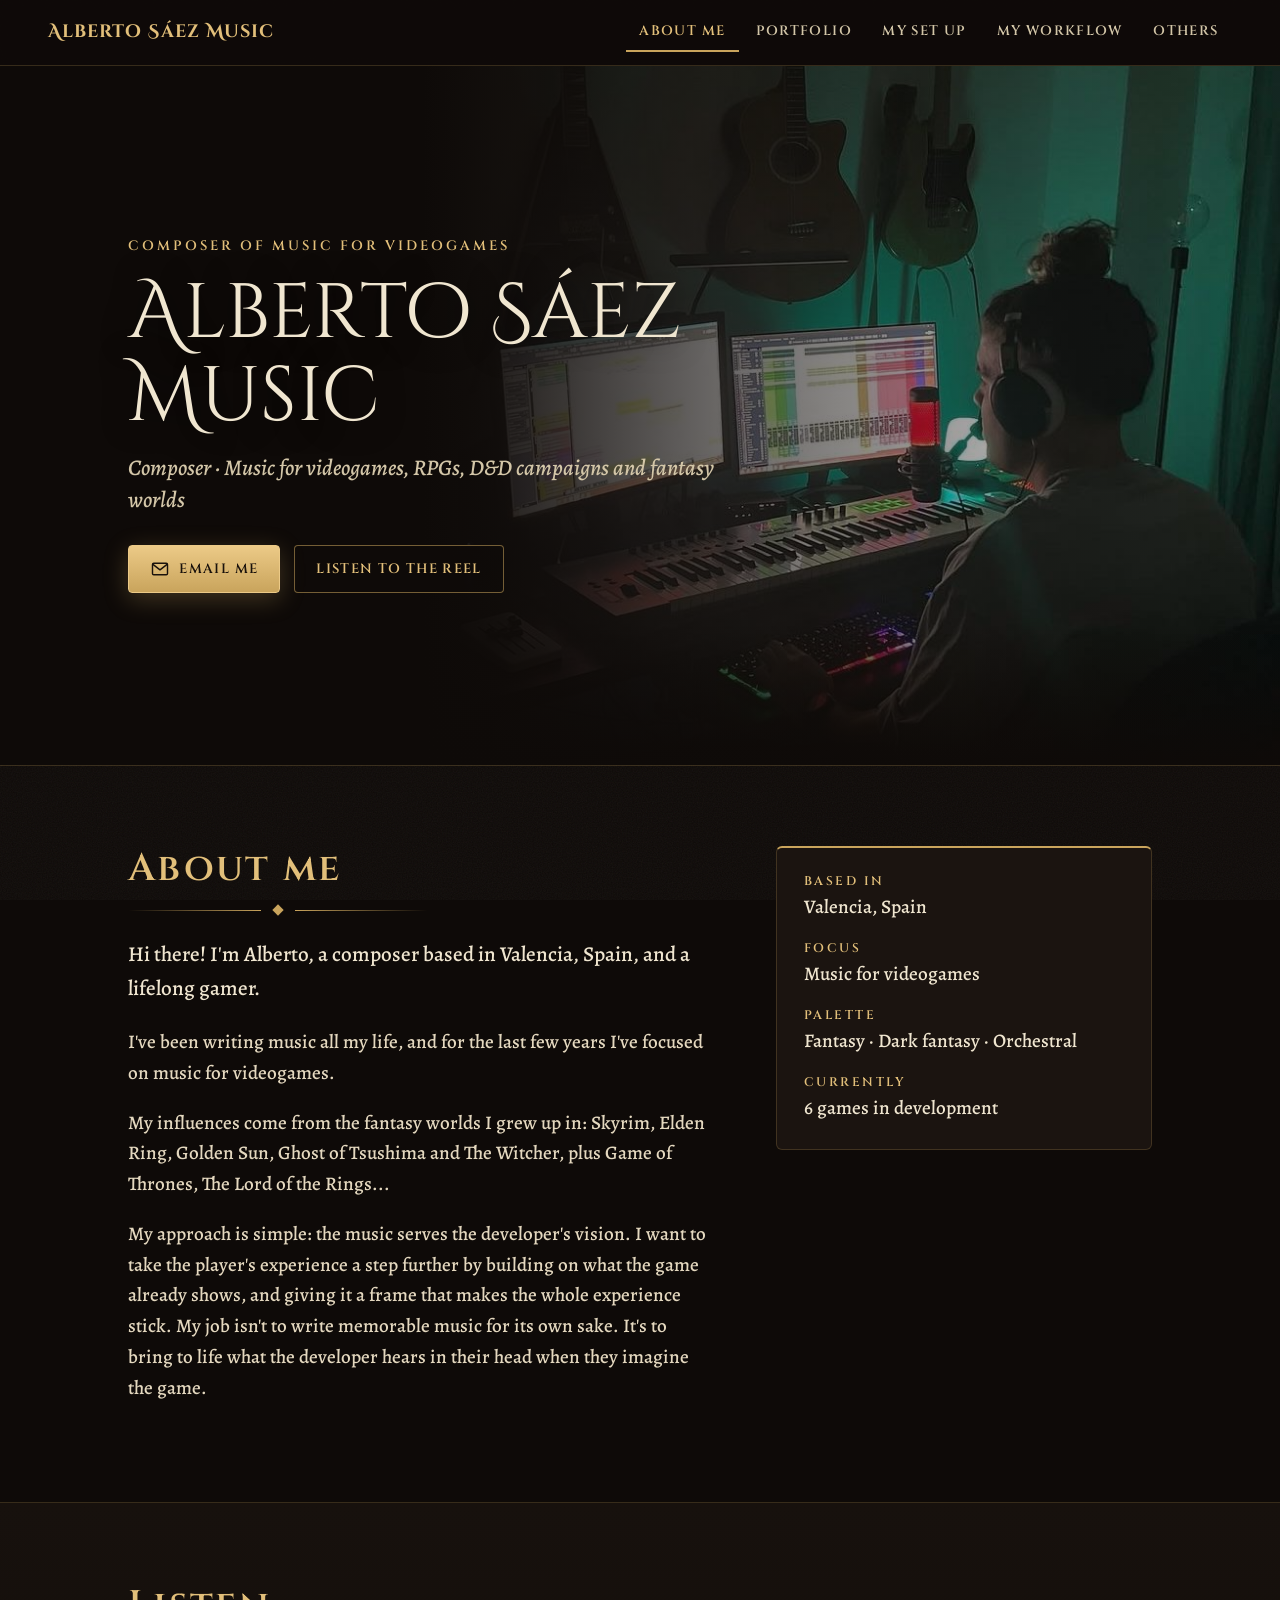
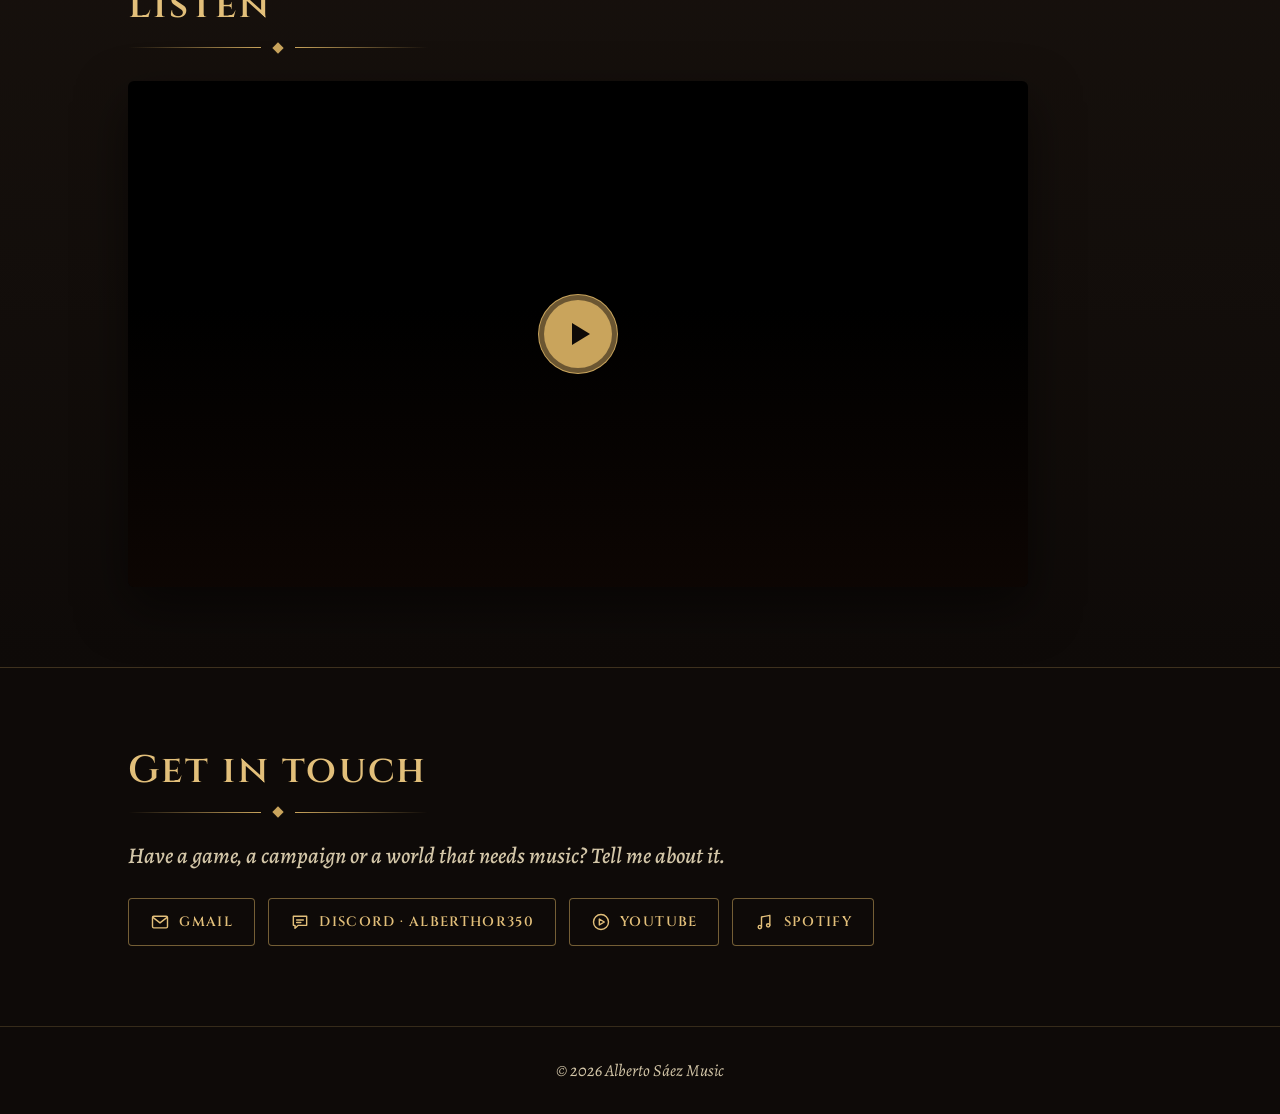
==== commit 28d9f915: "Add files via upload" ====
--- a/index.html
+++ b/index.html
@@ -8,7 +8,7 @@
   <meta name="description" content="Alberto Sáez, composer of music for videogames, RPGs, D&D and fantasy projects. Portfolio, set up and workflow." />
   <link rel="preconnect" href="https://fonts.googleapis.com" />
   <link rel="preconnect" href="https://fonts.gstatic.com" crossorigin />
-  <link href="https://fonts.googleapis.com/css2?family=Cinzel:wght@400;600;700&family=Cinzel+Decorative:wght@400;700&family=EB+Garamond:ital,wght@0,400;0,500;1,400&display=swap" rel="stylesheet" />
+  <link href="https://fonts.googleapis.com/css2?family=Cinzel:wght@400;600;700&family=Cinzel+Decorative:wght@400;700&family=Alegreya:ital,wght@0,500;0,700;1,500&display=swap" rel="stylesheet" />
   <link rel="stylesheet" href="styles.css" />
 </head>
 <body>
--- a/styles.css
+++ b/styles.css
@@ -1,17 +1,18 @@
 :root {
-  --bg: #120d0a;
-  --surface: #1c1411;
-  --line: #4a3724;
+  --bg: #0e0a08;
+  --bg2: #17110d;
+  --surface: #1b1410;
+  --line: rgba(201, 164, 92, .22);
+  --line-strong: rgba(201, 164, 92, .55);
   --text: #f0e6d0;
   --soft: #e4d8bf;
   --muted: #d3c6a8;
   --accent: #c9a45c;
   --gold: #e2bf7a;
-  --crimson: #7a2a26;
-  --radius: 3px;
+  --radius: 6px;
   --display: "Cinzel", "Trajan Pro", Georgia, serif;
   --deco: "Cinzel Decorative", "Cinzel", Georgia, serif;
-  --body: "EB Garamond", Georgia, "Times New Roman", serif;
+  --body: "Alegreya", "EB Garamond", Georgia, "Times New Roman", serif;
   --noise: url("data:image/svg+xml,%3Csvg xmlns='http://www.w3.org/2000/svg' width='180' height='180'%3E%3Cfilter id='n'%3E%3CfeTurbulence type='fractalNoise' baseFrequency='.8' numOctaves='2' stitchTiles='stitch'/%3E%3C/filter%3E%3Crect width='100%25' height='100%25' filter='url(%23n)' opacity='.06'/%3E%3C/svg%3E");
 }
 * { box-sizing: border-box; }
@@ -19,111 +20,130 @@
 body {
   margin: 0;
   color: var(--text);
-  font: 500 1.22rem/1.65 var(--body);
+  font: 500 1.2rem/1.6 var(--body);
   min-height: 100vh;
   display: flex;
   flex-direction: column;
   background-color: var(--bg);
   overflow-x: hidden;
 }
+body::after {
+  content: ""; position: fixed; inset: 0; z-index: -1; pointer-events: none; background: var(--noise);
+}
 a { color: inherit; }
-
-/* fondo: tu foto, con desenfoque suave. Más oscuro a la izquierda, donde va el texto */
-body::before {
-  content: ""; position: fixed; inset: -24px; z-index: -2;
-  background: url("fondo.jpg") 60% center / cover no-repeat;
-  filter: blur(4px) saturate(.9);
-}
-body::after {
-  content: ""; position: fixed; inset: 0; z-index: -1; pointer-events: none;
-  background:
-    linear-gradient(90deg, rgba(14, 10, 8, .8) 0%, rgba(14, 10, 8, .58) 55%, rgba(14, 10, 8, .2) 100%),
-    radial-gradient(ellipse at 50% 40%, rgba(14, 10, 8, .2), rgba(10, 7, 5, .6) 100%),
-    var(--noise);
-}
+.wrap { width: min(1120px, 100%); margin: 0 auto; padding-left: clamp(1.1rem, 4vw, 3rem); padding-right: clamp(1.1rem, 4vw, 3rem); }
 
 /* cabecera + pestañas */
 .site-header {
   position: sticky; top: 0; z-index: 10;
   display: flex; align-items: center; justify-content: space-between; gap: 1rem;
-  padding: .9rem clamp(1rem, 4vw, 3rem);
-  background: rgba(18, 13, 10, .93);
-  backdrop-filter: blur(8px);
-  border-bottom: 3px double var(--line);
+  padding: .8rem clamp(1rem, 4vw, 3rem);
+  background: rgba(14, 10, 8, .88);
+  backdrop-filter: blur(10px);
+  border-bottom: 1px solid var(--line);
 }
 .brand { font: 700 1.1rem var(--deco); letter-spacing: .06em; text-decoration: none; white-space: nowrap; color: var(--gold); }
-.tabs { display: flex; gap: .3rem; }
+.tabs { display: flex; gap: .2rem; }
 .tabs button {
-  font: 600 .875rem var(--display); letter-spacing: .08em; text-transform: uppercase;
-  color: var(--muted); background: none; border: 1px solid transparent; cursor: pointer;
-  padding: .55rem .8rem; border-radius: var(--radius); white-space: nowrap;
+  font: 600 .85rem var(--display); letter-spacing: .1em; text-transform: uppercase;
+  color: var(--muted); background: none; border: 0; border-bottom: 2px solid transparent; cursor: pointer;
+  padding: .6rem .85rem; white-space: nowrap;
   transition: color .2s, border-color .2s, background .2s;
 }
-.tabs button:hover { color: var(--text); border-color: var(--line); }
-.tabs button.active {
-  color: var(--text); border-color: var(--accent);
-  background: linear-gradient(180deg, #6f2a25, #451915);
-  box-shadow: inset 0 0 0 2px rgba(201, 164, 92, .18);
-}
+.tabs button:hover { color: var(--text); }
+.tabs button.active { color: var(--gold); border-bottom-color: var(--accent); }
 .tabs button:focus-visible, .linkbtn:focus-visible, .menu-toggle:focus-visible { outline: 2px solid var(--gold); outline-offset: 2px; }
 
 /* botón de menú (solo en pantallas pequeñas) */
 .menu-toggle {
   display: none; align-items: center; gap: .55rem; cursor: pointer;
-  font: 600 .875rem var(--display); letter-spacing: .1em; text-transform: uppercase;
+  font: 600 .85rem var(--display); letter-spacing: .1em; text-transform: uppercase;
   color: var(--gold); background: rgba(201, 164, 92, .06);
-  border: 1px solid var(--accent); border-radius: var(--radius);
+  border: 1px solid var(--line-strong); border-radius: 4px;
   padding: .5rem .9rem; min-height: 44px;
 }
 
 /* contenido */
-main {
-  width: min(1080px, 100%); margin: 0 auto;
-  padding: clamp(2rem, 6vw, 4.5rem) clamp(1rem, 4vw, 3rem); flex: 1; outline: none;
-  text-shadow: 0 1px 8px rgba(0, 0, 0, .55);
-}
+main { flex: 1; outline: none; }
 main.fade { animation: fade .5s ease both; }
 @keyframes fade { from { opacity: 0; transform: translateY(8px); } to { opacity: 1; transform: none; } }
 
 h1, h2, h3 { font-family: var(--display); font-weight: 600; line-height: 1.2; margin: 0 0 .6rem; }
-h1 { font: 700 clamp(2.2rem, 6.2vw, 4.2rem)/1.1 var(--deco); color: var(--text); text-shadow: 0 2px 24px rgba(201, 164, 92, .25); }
-h2 { font-size: clamp(1.8rem, 4vw, 2.6rem); letter-spacing: .06em; color: var(--gold); margin-bottom: .4rem; }
+h1 { font: 400 clamp(2.5rem, 6.4vw, 4.8rem)/1.08 var(--deco); color: var(--text); text-shadow: 0 2px 30px rgba(0, 0, 0, .6); margin-bottom: .8rem; }
+h2 { font-size: clamp(1.7rem, 3.6vw, 2.4rem); letter-spacing: .06em; color: var(--gold); margin-bottom: .4rem; }
 h3 { font-size: 1.15rem; letter-spacing: .05em; }
-.eyebrow { color: var(--gold); font: 600 .875rem var(--display); text-transform: uppercase; letter-spacing: .2em; margin: 0 0 1.1rem; }
-.lead { font: italic 400 1.45rem/1.45 var(--body); color: var(--muted); margin: 0 0 1.2rem; }
+.eyebrow { color: var(--gold); font: 600 .85rem var(--display); text-transform: uppercase; letter-spacing: .22em; margin: 0 0 1.1rem; }
+.lead { font: italic 500 1.4rem/1.45 var(--body); color: var(--muted); margin: 0 0 1.2rem; }
 .muted { color: var(--muted); }
 
 /* separador ornamental */
-.divider { display: flex; align-items: center; gap: .8rem; max-width: 340px; margin: 1.1rem 0 1.6rem; }
+.divider { display: flex; align-items: center; gap: .8rem; max-width: 300px; margin: .9rem 0 1.5rem; }
 .divider::before, .divider::after { content: ""; flex: 1; height: 1px; background: linear-gradient(90deg, transparent, var(--accent)); }
 .divider::after { background: linear-gradient(270deg, transparent, var(--accent)); }
-.divider i { width: 9px; height: 9px; background: var(--accent); transform: rotate(45deg); box-shadow: 0 0 0 3px var(--bg), 0 0 0 4px var(--accent); }
-
-/* sobre mí */
-.about { display: grid; grid-template-columns: 1fr; gap: 2.5rem; align-items: center; margin-bottom: 3rem; }
-.about:has(.photo) { grid-template-columns: 1.4fr 1fr; }
-.about p:not(.lead):not(.eyebrow) { max-width: 68ch; color: var(--soft); }
-.photo { width: 100%; border-radius: var(--radius); aspect-ratio: 4/5; object-fit: cover; box-shadow: 0 0 0 3px var(--bg), 0 0 0 4px var(--accent); }
-
-/* botones de enlaces */
-.links { display: flex; flex-wrap: wrap; gap: .8rem; margin-top: 1.8rem; }
+.divider i { width: 8px; height: 8px; background: var(--accent); transform: rotate(45deg); }
+
+/* portada */
+.hero {
+  position: relative; display: flex; align-items: center; overflow: hidden;
+  min-height: min(84vh, 700px); border-bottom: 1px solid var(--line);
+}
+.hero-media {
+  position: absolute; inset: 0;
+  background: url("fondo.jpg") right center / auto 112% no-repeat;
+}
+.hero-media::after {
+  content: ""; position: absolute; inset: 0;
+  background:
+    linear-gradient(90deg, var(--bg) 0%, var(--bg) 33%, rgba(14, 10, 8, .62) 56%, rgba(14, 10, 8, .08) 100%),
+    linear-gradient(0deg, var(--bg) 0%, transparent 20%);
+}
+.hero-inner { position: relative; padding-top: 5rem; padding-bottom: 5rem; }
+.hero-inner > * { max-width: 620px; }
+.cta { display: flex; flex-wrap: wrap; gap: .9rem; margin-top: 1.8rem; }
+
+/* bandas de sección */
+.band { padding: clamp(3rem, 7vw, 5rem) 0; }
+.band.alt { background: linear-gradient(180deg, var(--bg2), var(--bg)); border-top: 1px solid var(--line); border-bottom: 1px solid var(--line); }
+#reel { scroll-margin-top: 70px; }
+.band .video { margin-top: 1.8rem; max-width: 900px; box-shadow: 0 20px 50px rgba(0, 0, 0, .5); }
+
+.two-col { display: grid; grid-template-columns: 1.55fr 1fr; gap: clamp(2rem, 5vw, 4.5rem); align-items: start; }
+.about-text p { max-width: 62ch; color: var(--soft); }
+.about-text h2 + .divider + p { font-size: 1.32rem; color: var(--text); }
+
+/* cuadro "de un vistazo" */
+.glance {
+  background: var(--surface); border: 1px solid var(--line); border-radius: var(--radius);
+  padding: 1.6rem 1.7rem; border-top: 2px solid var(--accent);
+}
+.glance dl { margin: 0; display: grid; gap: 1.1rem; }
+.glance dt { color: var(--gold); font: 600 .78rem var(--display); letter-spacing: .2em; text-transform: uppercase; margin-bottom: .1rem; }
+.glance dd { margin: 0; color: var(--text); font-size: 1.2rem; }
+
+/* botones */
+.links { display: flex; flex-wrap: wrap; gap: .8rem; margin-top: 1.6rem; }
 .linkbtn {
-  display: inline-flex; align-items: center; gap: .6rem; cursor: pointer;
-  font: 600 .875rem var(--display); letter-spacing: .08em; text-transform: uppercase; text-decoration: none; text-shadow: none;
-  color: var(--gold); background: rgba(14, 10, 8, .55);
-  border: 1px solid var(--accent); border-radius: var(--radius);
-  padding: .7rem 1.15rem; min-height: 44px;
-  box-shadow: inset 0 0 0 3px var(--bg), inset 0 0 0 4px rgba(201, 164, 92, .35);
-  transition: background .2s, color .2s, transform .2s;
-}
-.linkbtn:hover { background: var(--accent); color: var(--bg); transform: translateY(-2px); }
+  display: inline-flex; align-items: center; justify-content: center; gap: .6rem; cursor: pointer;
+  font: 600 .85rem var(--display); letter-spacing: .1em; text-transform: uppercase; text-decoration: none;
+  color: var(--gold); background: rgba(14, 10, 8, .5);
+  border: 1px solid var(--line-strong); border-radius: 4px;
+  padding: .75rem 1.3rem; min-height: 48px;
+  transition: background .2s, border-color .2s, transform .2s, box-shadow .2s;
+}
+.linkbtn:hover { background: rgba(201, 164, 92, .14); border-color: var(--gold); transform: translateY(-2px); }
+.linkbtn.primary {
+  background: linear-gradient(180deg, #ecca87, #c9a45c); color: #1a120c; border-color: #ecca87;
+  box-shadow: 0 6px 24px rgba(201, 164, 92, .28);
+}
+.linkbtn.primary:hover { background: linear-gradient(180deg, #f3d595, #d4af68); box-shadow: 0 8px 28px rgba(201, 164, 92, .4); }
 .linkbtn .ico { width: 20px; height: 20px; flex: none; }
+.linkbtn .ico.logo { width: 24px; height: 24px; object-fit: contain; }
 
 /* aviso "copiado" */
 #toast {
   position: fixed; left: 50%; bottom: 2rem; transform: translate(-50%, 20px); opacity: 0; pointer-events: none;
-  background: #2a1b14; color: var(--text); border: 1px solid var(--accent); border-radius: var(--radius);
-  padding: .7rem 1.3rem; font: 600 .9rem var(--display); letter-spacing: .06em; z-index: 50; text-shadow: none;
+  background: #2a1b14; color: var(--text); border: 1px solid var(--accent); border-radius: 4px;
+  padding: .7rem 1.3rem; font: 600 .9rem var(--display); letter-spacing: .06em; z-index: 50;
   transition: opacity .25s, transform .25s;
 }
 #toast.show { opacity: 1; transform: translate(-50%, 0); }
@@ -141,68 +161,89 @@
   display: grid; place-items: center;
 }
 .video .play span {
-  width: 66px; height: 66px; border-radius: 50%; background: var(--accent);
+  width: 68px; height: 68px; border-radius: 50%; background: var(--accent);
   display: grid; place-items: center; transition: transform .2s;
-  box-shadow: 0 0 0 4px rgba(18, 13, 10, .55), 0 0 0 5px var(--accent);
+  box-shadow: 0 0 0 5px rgba(14, 10, 8, .5), 0 0 0 6px var(--accent);
 }
 .video .play span::after { content: ""; border-left: 18px solid var(--bg); border-top: 11px solid transparent; border-bottom: 11px solid transparent; margin-left: 5px; }
 .video:hover .play span { transform: scale(1.1); }
 .pl { position: absolute; left: 1rem; bottom: .8rem; font-size: .95rem; color: #fff; }
-section > .video { margin-top: 2rem; }
+.page-body > .video { margin-top: 2rem; }
+
+/* cabecera de cada página */
+.page-head {
+  padding: clamp(2.4rem, 6vw, 4.2rem) 0 clamp(1rem, 2.5vw, 1.6rem);
+  background: radial-gradient(ellipse 60% 120% at 15% 0%, rgba(201, 164, 92, .10), transparent 70%);
+  border-bottom: 1px solid var(--line);
+}
+.page-head .lead { margin-bottom: 0; }
+.page-body { padding-top: clamp(2rem, 5vw, 3.2rem); padding-bottom: clamp(3rem, 7vw, 5rem); }
 
 /* tarjetas */
-.grid { display: grid; grid-template-columns: repeat(auto-fill, minmax(min(100%, 320px), 1fr)); gap: 2rem; margin-top: 2rem; }
+.grid { display: grid; grid-template-columns: repeat(auto-fill, minmax(min(100%, 380px), 1fr)); gap: 2rem; }
 .card {
-  background: linear-gradient(180deg, #211712, var(--surface));
-  border: 1px solid var(--accent); border-radius: var(--radius); overflow: hidden;
-  box-shadow: 0 0 0 3px var(--bg), 0 0 0 4px var(--line), 0 14px 30px rgba(0, 0, 0, .35);
-}
-.card .video { border-radius: 0; border-bottom: 1px solid var(--accent); }
+  background: var(--surface); border: 1px solid var(--line); border-radius: 8px; overflow: hidden;
+  transition: transform .25s, border-color .25s, box-shadow .25s;
+}
+.card:hover { transform: translateY(-4px); border-color: var(--line-strong); box-shadow: 0 18px 40px rgba(0, 0, 0, .45); }
+.card .video { border-radius: 0; }
 .card-body { padding: 1.2rem 1.4rem 1.5rem; }
 .card-body p { color: var(--muted); margin: 0; font-size: 1.1rem; }
-.meta { color: var(--gold); font: 600 .82rem var(--display); text-transform: uppercase; letter-spacing: .16em; margin-bottom: .4rem; }
-.more { display: inline-block; margin-top: .8rem; color: var(--gold); text-decoration: none; font-style: italic; }
+.card-body h3 { margin-bottom: 0; }
+.meta { color: var(--gold); font: 600 .78rem var(--display); text-transform: uppercase; letter-spacing: .18em; margin-bottom: .4rem; }
+
+/* lista de juegos */
+.games { margin-top: clamp(3rem, 6vw, 4.5rem); }
+.gamelist { list-style: none; counter-reset: game; margin: 1.4rem 0 0; padding: 0; border-top: 1px solid var(--line); }
+.gamelist li { counter-increment: game; position: relative; padding: 1.3rem 0 1.3rem 3.6rem; border-bottom: 1px solid var(--line); }
+.gamelist li::before {
+  content: counter(game, decimal-leading-zero); position: absolute; left: 0; top: 1.3rem;
+  font: 600 1.5rem var(--display); color: var(--accent); opacity: .85;
+}
+.gamelist p { margin: 0; }
+.g-line { font-size: 1.25rem; color: var(--text); }
+.g-line strong { font: 600 1.2rem var(--display); letter-spacing: .05em; color: var(--text); }
+.g-years { color: var(--muted); font-style: italic; }
+.g-meta { color: var(--soft); font-size: 1.08rem; margin-top: .2rem; }
+.steam-wrap { margin-top: 1rem; max-width: 646px; }
+.steam { display: block; width: 100%; max-width: 646px; height: 190px; border: 0; border-radius: 4px; }
 
 /* set up */
-.specs { margin: 2rem 0 0; border-top: 3px double var(--line); }
+.specs { margin: 0; border-top: 1px solid var(--line); }
 .specs > div { display: grid; grid-template-columns: minmax(150px, 230px) 1fr; gap: 1rem; padding: 1rem 0; border-bottom: 1px solid var(--line); }
-.specs dt { color: var(--gold); font: 600 .85rem var(--display); text-transform: uppercase; letter-spacing: .14em; padding-top: .3rem; }
+.specs dt { color: var(--gold); font: 600 .82rem var(--display); text-transform: uppercase; letter-spacing: .16em; padding-top: .3rem; }
 .specs dd { margin: 0; }
-.specs dd strong { font-weight: 600; }
+.specs dd strong { font-weight: 700; }
 .specs dd span { display: block; color: var(--muted); font-size: 1.08rem; }
 .specs .aside p { grid-column: 2; margin: 0; font-style: italic; color: var(--muted); }
 
 /* workflow */
 .steps { list-style: none; margin: 2rem 0 0; padding: 0; display: grid; gap: 1.4rem; }
-.steps li { position: relative; border-left: 1px solid var(--accent); padding: .2rem 0 .2rem 1.8rem; }
+.steps li { position: relative; border-left: 1px solid var(--line-strong); padding: .2rem 0 .2rem 1.8rem; }
 .steps li::before { content: ""; position: absolute; left: -5px; top: .65rem; width: 9px; height: 9px; background: var(--accent); transform: rotate(45deg); }
-.steps p { margin: 0; color: var(--soft); }
-
-/* workflow: fase previa + subtítulo */
+.steps p { margin: 0; color: var(--soft); max-width: 70ch; }
+
 .phase {
-  margin: 2rem 0 2.5rem; padding: 1.4rem 1.7rem 1.6rem;
-  border: 1px solid var(--accent); border-radius: var(--radius);
-  background: linear-gradient(180deg, rgba(33, 23, 18, .9), rgba(28, 20, 17, .9));
-  box-shadow: 0 0 0 3px var(--bg), 0 0 0 4px var(--line);
+  margin: 0 0 2.5rem; padding: 1.5rem 1.8rem 1.7rem;
+  background: var(--surface); border: 1px solid var(--line); border-left: 3px solid var(--accent); border-radius: var(--radius);
 }
 .phase .eyebrow { margin: 0 0 .5rem; }
-.phase p:last-child { margin: 0; color: var(--soft); }
+.phase p:last-child { margin: 0; color: var(--soft); max-width: 70ch; }
 .subhead { margin: 0 0 .4rem; font-size: 1.5rem; letter-spacing: .08em; color: var(--gold); }
 .track-intro { margin: 0 0 1.6rem; color: var(--soft); }
 
-/* others: bloques de texto */
-.blocks { display: grid; gap: 2rem; margin-top: 1.6rem; }
+/* others */
+.blocks { display: grid; gap: 1.6rem; }
 .panel {
-  background: linear-gradient(180deg, rgba(33, 23, 18, .92), rgba(28, 20, 17, .92));
-  border: 1px solid var(--accent); border-radius: var(--radius); padding: 1.6rem 1.8rem 1.8rem;
-  box-shadow: 0 0 0 3px var(--bg), 0 0 0 4px var(--line), 0 14px 30px rgba(0, 0, 0, .35);
-}
-.panel h3 { color: var(--gold); font-size: 1.25rem; letter-spacing: .1em; }
+  background: var(--surface); border: 1px solid var(--line); border-radius: var(--radius);
+  padding: 1.7rem 1.9rem 1.9rem; border-left: 3px solid var(--accent);
+}
+.panel h3 { color: var(--gold); font-size: 1.2rem; letter-spacing: .1em; }
 .panel p { margin: 0; color: var(--soft); max-width: 68ch; }
 .panel .links { margin-top: 1.4rem; }
-.lead.soon { margin-top: 2rem; }
-
-.site-footer { text-align: center; color: var(--muted); font: italic 1.05rem var(--body); padding: 2rem 1rem; border-top: 3px double var(--line); }
+.lead.soon { margin-top: 1rem; }
+
+.site-footer { text-align: center; color: var(--muted); font: italic 1.05rem var(--body); padding: 2rem 1rem; border-top: 1px solid var(--line); }
 
 /* ---------- Pantallas medianas y pequeñas: menú desplegable ---------- */
 @media (max-width: 960px) {
@@ -211,35 +252,35 @@
     display: none; position: absolute; top: 100%; left: 0; right: 0;
     flex-direction: column; gap: .2rem;
     padding: .6rem clamp(1rem, 4vw, 3rem) 1rem;
-    background: #120d0a; border-bottom: 3px double var(--line);
+    background: #0e0a08; border-bottom: 1px solid var(--line);
     box-shadow: 0 18px 30px rgba(0, 0, 0, .5);
   }
   .site-header.open .tabs { display: flex; }
-  .tabs button { text-align: left; padding: .9rem 1rem; font-size: 1rem; min-height: 48px; }
+  .tabs button { text-align: left; padding: .9rem 1rem; font-size: 1rem; min-height: 48px; border-bottom: 0; border-left: 2px solid transparent; }
+  .tabs button.active { border-left-color: var(--accent); background: rgba(201, 164, 92, .08); }
+  .two-col { grid-template-columns: 1fr; }
+  .hero-media { background-size: auto 100%; background-position: 78% center; }
 }
 
 /* ---------- Móvil ---------- */
 @media (max-width: 720px) {
-  body { font-size: 1.12rem; line-height: 1.6; }
-  body::before { background-position: 72% center; }
-  body::after {
-    background: linear-gradient(rgba(14, 10, 8, .6), rgba(14, 10, 8, .72)), var(--noise);
-  }
-  main { padding: 1.8rem 1.1rem 2.4rem; }
+  body { font-size: 1.12rem; line-height: 1.55; }
   .brand { font-size: 1rem; }
-  .eyebrow { font-size: .8rem; letter-spacing: .14em; }
+  .eyebrow { font-size: .8rem; letter-spacing: .16em; }
   .lead { font-size: 1.25rem; }
-  .about { gap: 1.5rem; margin-bottom: 2rem; }
-  .about:has(.photo) { grid-template-columns: 1fr; }
-  .links { gap: .6rem; }
-  .linkbtn { flex: 1 1 auto; justify-content: center; padding: .7rem .9rem; font-size: .8rem; }
-  .grid { gap: 1.6rem; }
-  .card-body { padding: 1rem 1.1rem 1.2rem; }
+  .hero { display: block; min-height: 0; }
+  .hero-media { position: relative; height: 310px; background-size: cover; background-position: 62% 40%; }
+  .hero-media::after { background: linear-gradient(0deg, var(--bg) 0%, rgba(14, 10, 8, .25) 55%, rgba(14, 10, 8, .1) 100%); }
+  .hero-inner { margin-top: -90px; padding-top: 0; padding-bottom: 2.6rem; }
+  .cta, .links { display: grid; grid-template-columns: 1fr; gap: .7rem; }
+  .linkbtn { width: 100%; padding: .8rem 1rem; font-size: .8rem; }
   .specs > div { grid-template-columns: 1fr; gap: .2rem; }
   .specs .aside p { grid-column: 1; }
   .phase, .panel { padding: 1.2rem 1.2rem 1.4rem; }
   .steps li { padding-left: 1.4rem; }
+  .gamelist li { padding-left: 2.9rem; }
+  .gamelist li::before { font-size: 1.25rem; }
   .video .play span { width: 56px; height: 56px; }
   #toast { width: calc(100% - 2rem); text-align: center; bottom: 1rem; }
 }
-@media (prefers-reduced-motion: reduce) { * { animation: none !important; transition: none !important; } }
+@media (prefers-reduced-motion: reduce) { * { animation: none !important; transition: none !important; } html { scroll-behavior: auto; } }
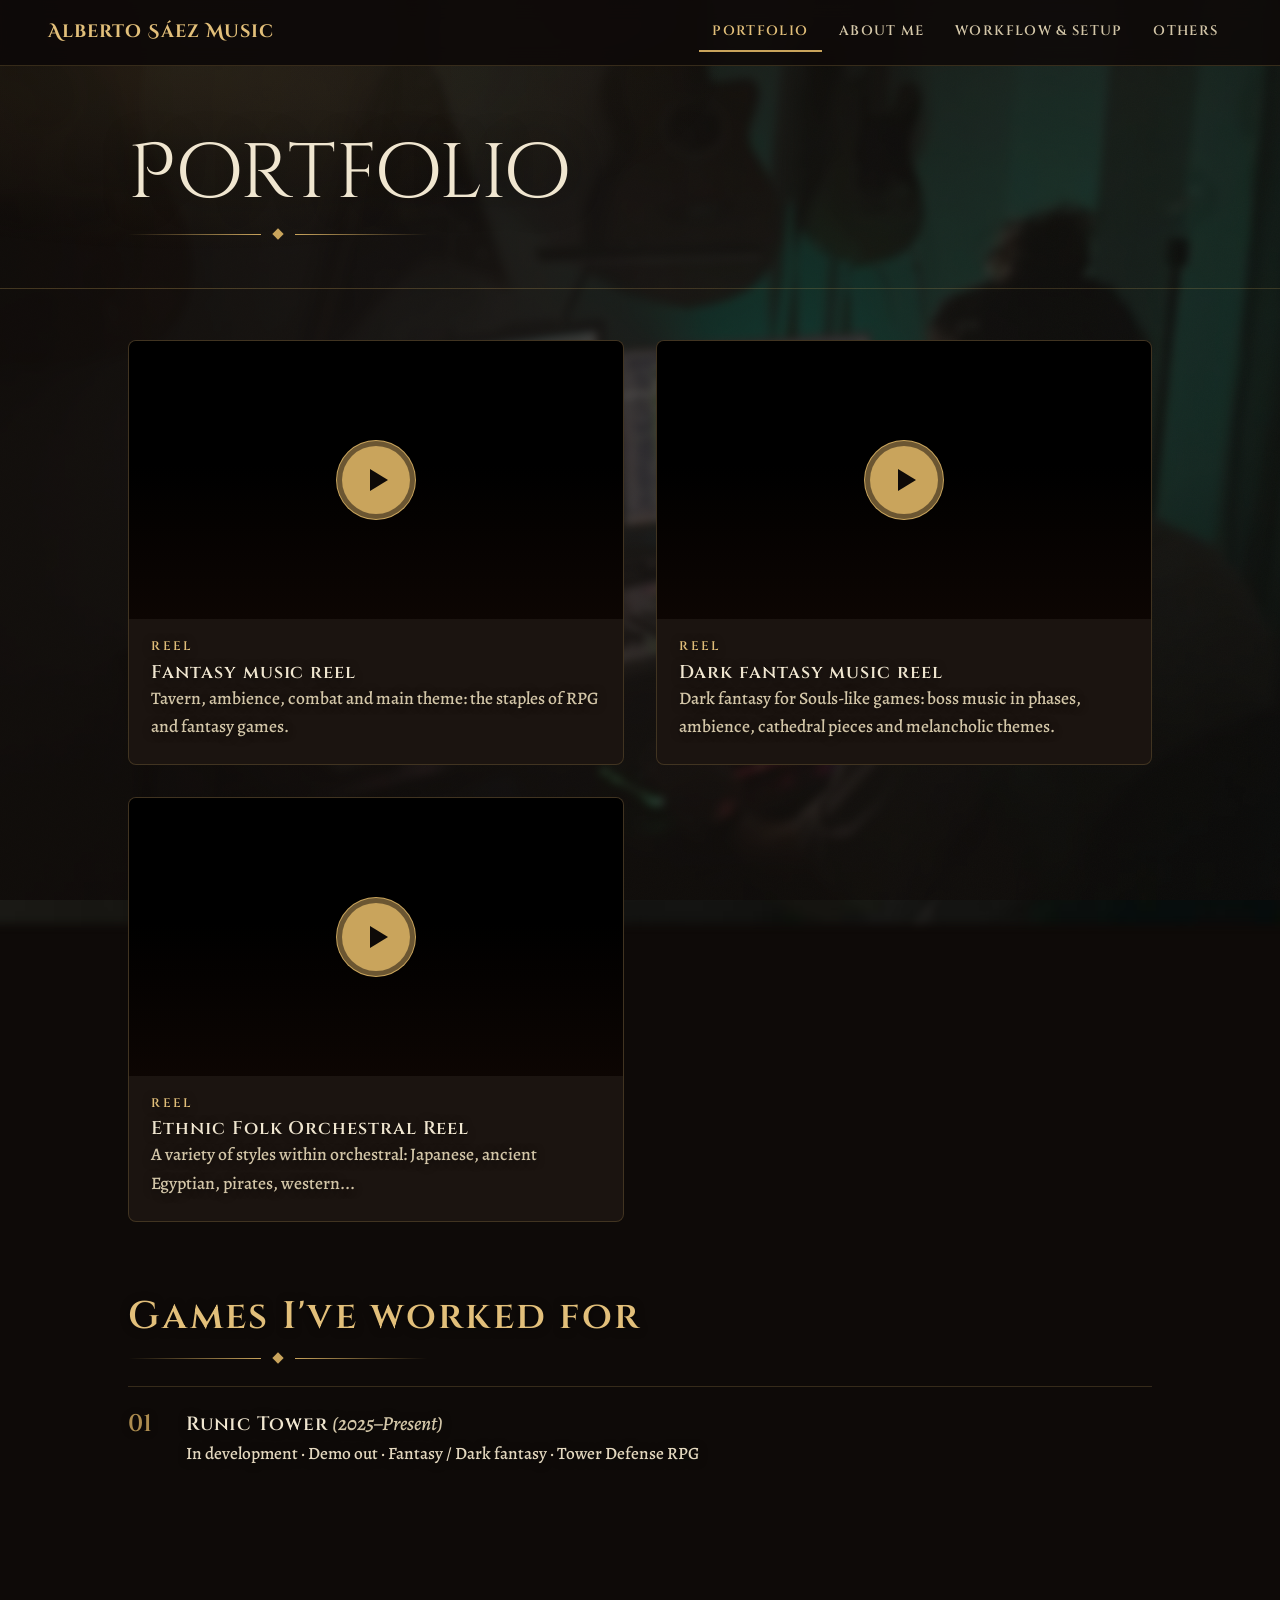
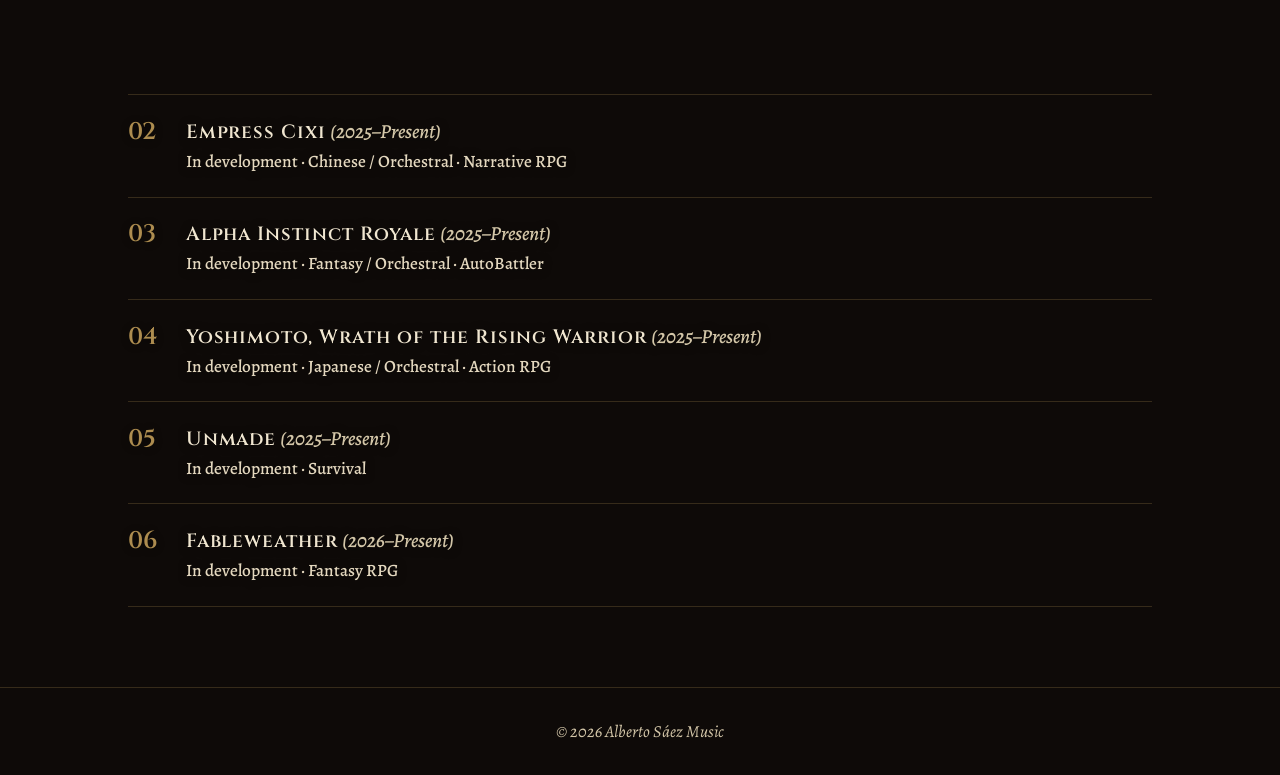
==== commit dc8e461f: "Add files via upload" ====
--- a/index.html
+++ b/index.html
@@ -3,37 +3,125 @@
 <head>
   <meta charset="UTF-8" />
   <meta name="viewport" content="width=device-width, initial-scale=1" />
+  <title>Alberto Sáez Music | Fantasy &amp; Dark Fantasy Game Composer</title>
+  <meta name="description" content="Portfolio of Alberto Sáez, composer of fantasy, dark fantasy and orchestral music for videogames and RPGs. Listen to his reels and see the games he has worked on." />
+  <meta name="robots" content="index, follow, max-image-preview:large, max-snippet:-1, max-video-preview:-1" />
+  <link rel="canonical" href="https://albertosaezmusic.netlify.app/" />
+  <meta name="author" content="Alberto Sáez" />
   <meta name="theme-color" content="#120d0a" />
-  <title>Alberto Sáez Music · Composer</title>
-  <meta name="description" content="Alberto Sáez, composer of music for videogames, RPGs, D&D and fantasy projects. Portfolio, set up and workflow." />
+  <link rel="icon" href="/favicon.ico" sizes="48x48" />
+  <link rel="icon" type="image/png" sizes="32x32" href="/favicon-32.png" />
+  <link rel="icon" type="image/png" sizes="192x192" href="/favicon-192.png" />
+  <link rel="apple-touch-icon" href="/apple-touch-icon.png" />
+  <meta property="og:type" content="website" />
+  <meta property="og:site_name" content="Alberto Sáez Music" />
+  <meta property="og:locale" content="en_US" />
+  <meta property="og:title" content="Alberto Sáez Music | Fantasy &amp; Dark Fantasy Game Composer" />
+  <meta property="og:description" content="Portfolio of Alberto Sáez, composer of fantasy, dark fantasy and orchestral music for videogames and RPGs. Listen to his reels and see the games he has worked on." />
+  <meta property="og:url" content="https://albertosaezmusic.netlify.app/" />
+  <meta property="og:image" content="https://albertosaezmusic.netlify.app/social-share.jpg" />
+  <meta property="og:image:width" content="1200" />
+  <meta property="og:image:height" content="630" />
+  <meta property="og:image:alt" content="Alberto Sáez Music, composer of music for videogames: studio with two monitors running Cubase" />
+  <meta name="twitter:card" content="summary_large_image" />
+  <meta name="twitter:title" content="Alberto Sáez Music | Fantasy &amp; Dark Fantasy Game Composer" />
+  <meta name="twitter:description" content="Portfolio of Alberto Sáez, composer of fantasy, dark fantasy and orchestral music for videogames and RPGs. Listen to his reels and see the games he has worked on." />
+  <meta name="twitter:image" content="https://albertosaezmusic.netlify.app/social-share.jpg" />
+  <script type="application/ld+json">{"@context": "https://schema.org", "@graph": [{"@type": "WebSite", "@id": "https://albertosaezmusic.netlify.app/#website", "url": "https://albertosaezmusic.netlify.app/", "name": "Alberto Sáez Music", "inLanguage": "en", "publisher": {"@id": "https://albertosaezmusic.netlify.app/#person"}}, {"@type": "Person", "@id": "https://albertosaezmusic.netlify.app/#person", "name": "Alberto Sáez", "alternateName": "Alberto Sáez Music", "jobTitle": "Composer", "description": "Composer · Music for videogames, RPGs, D&D campaigns and fantasy worlds.", "url": "https://albertosaezmusic.netlify.app/", "image": "https://albertosaezmusic.netlify.app/social-share.jpg", "sameAs": ["https://www.youtube.com/@alberthormusicyt"], "knowsAbout": ["Video game music", "Orchestral music", "Fantasy music", "Dark fantasy music", "Ethnic orchestral music", "RPG soundtracks"], "address": {"@type": "PostalAddress", "addressLocality": "Valencia", "addressCountry": "ES"}}, {"@type": "CollectionPage", "@id": "https://albertosaezmusic.netlify.app/#webpage", "url": "https://albertosaezmusic.netlify.app/", "name": "Alberto Sáez Music | Fantasy & Dark Fantasy Game Composer", "description": "Portfolio of Alberto Sáez, composer of fantasy, dark fantasy and orchestral music for videogames and RPGs. Listen to his reels and see the games he has worked on.", "inLanguage": "en", "isPartOf": {"@id": "https://albertosaezmusic.netlify.app/#website"}, "primaryImageOfPage": {"@type": "ImageObject", "url": "https://albertosaezmusic.netlify.app/social-share.jpg"}, "about": {"@id": "https://albertosaezmusic.netlify.app/#person"}}]}</script>
   <link rel="preconnect" href="https://fonts.googleapis.com" />
   <link rel="preconnect" href="https://fonts.gstatic.com" crossorigin />
   <link href="https://fonts.googleapis.com/css2?family=Cinzel:wght@400;600;700&family=Cinzel+Decorative:wght@400;700&family=Alegreya:ital,wght@0,500;0,700;1,500&display=swap" rel="stylesheet" />
-  <link rel="stylesheet" href="styles.css" />
+  <link rel="stylesheet" href="/styles.css" />
+  <script>(function(){var m={"#about":"/about/","#workflow":"/workflow-setup/","#setup":"/workflow-setup/","#others":"/others/"}[location.hash];if(m)location.replace(m);})();</script>
 </head>
-<body>
+<body data-page="portfolio">
+  <a class="skip" href="#view">Skip to content</a>
   <header class="site-header">
-    <a class="brand" href="#about" id="brand">Alberto Sáez Music</a>
+    <a class="brand" href="/" id="brand">Alberto Sáez Music</a>
     <button class="menu-toggle" id="menu-toggle" type="button" aria-expanded="false" aria-controls="tabs" aria-label="Open menu">
       <svg viewBox="0 0 24 24" width="22" height="22" fill="none" stroke="currentColor" stroke-width="2" stroke-linecap="round" aria-hidden="true"><path d="M4 7h16M4 12h16M4 17h16"/></svg>
       <span>Menu</span>
     </button>
-    <nav class="tabs" id="tabs" role="tablist" aria-label="Secciones">
-      <button role="tab" data-tab="about">About me</button>
-      <button role="tab" data-tab="portfolio">Portfolio</button>
-      <button role="tab" data-tab="setup">My set up</button>
-      <button role="tab" data-tab="workflow">My workflow</button>
-      <button role="tab" data-tab="others">Others</button>
-    </nav>
+    <nav class="tabs" id="tabs" aria-label="Main"><a href="/" role="link" class="active" aria-current="page">Portfolio</a><a href="/about/" role="link">About me</a><a href="/workflow-setup/" role="link">Workflow &amp; setup</a><a href="/others/" role="link">Others</a></nav>
   </header>
 
-  <main id="view" tabindex="-1"></main>
+  <main id="view" tabindex="-1" class="fade">
+        <header class="page-head"><div class="wrap"><h1>Portfolio</h1><div class="divider"><i></i></div></div></header>
+        <div class="page-body wrap">
+          <div class="grid">
+              <article class="card reveal">
+                
+      <div class="video" data-src="https://www.youtube-nocookie.com/embed/GeT0c5qNSCM?autoplay=1&amp;rel=0" data-title="Fantasy music reel" style="background-image:url('https://i.ytimg.com/vi/GeT0c5qNSCM/hqdefault.jpg')">
+        <button class="play" aria-label="Play: Fantasy music reel"><span></span></button>
+        
+      </div>
+                <div class="card-body">
+                  <div class="meta">Reel</div>
+                  <h3>Fantasy music reel</h3>
+                  <p>Tavern, ambience, combat and main theme: the staples of RPG and fantasy games.</p>
+                </div>
+              </article>
+              <article class="card reveal">
+                
+      <div class="video" data-src="https://www.youtube-nocookie.com/embed/FkpJXVGJLyg?autoplay=1&amp;rel=0" data-title="Dark fantasy music reel" style="background-image:url('https://i.ytimg.com/vi/FkpJXVGJLyg/hqdefault.jpg')">
+        <button class="play" aria-label="Play: Dark fantasy music reel"><span></span></button>
+        
+      </div>
+                <div class="card-body">
+                  <div class="meta">Reel</div>
+                  <h3>Dark fantasy music reel</h3>
+                  <p>Dark fantasy for Souls-like games: boss music in phases, ambience, cathedral pieces and melancholic themes.</p>
+                </div>
+              </article>
+              <article class="card reveal">
+                
+      <div class="video" data-src="https://www.youtube-nocookie.com/embed/6d-F4CULG8w?autoplay=1&amp;rel=0" data-title="Ethnic Folk Orchestral Reel" style="background-image:url('https://i.ytimg.com/vi/6d-F4CULG8w/hqdefault.jpg')">
+        <button class="play" aria-label="Play: Ethnic Folk Orchestral Reel"><span></span></button>
+        
+      </div>
+                <div class="card-body">
+                  <div class="meta">Reel</div>
+                  <h3>Ethnic Folk Orchestral Reel</h3>
+                  <p>A variety of styles within orchestral: Japanese, ancient Egyptian, pirates, western...</p>
+                </div>
+              </article></div>
+          
+      <section class="games">
+        <h2>Games I've worked for</h2><div class="divider"><i></i></div>
+        <ol class="gamelist">
+          <li class="reveal">
+                <p class="g-line"><strong>Runic Tower</strong> <span class="g-years">(2025–Present)</span></p>
+                <p class="g-meta">In development · Demo out · Fantasy / Dark fantasy · Tower Defense RPG</p>
+                <div class="steam-wrap"><iframe class="steam" src="https://store.steampowered.com/widget/3949420/" title="Runic Tower on Steam" loading="lazy" frameborder="0" width="646" height="190"></iframe></div>
+              </li><li class="reveal">
+                <p class="g-line"><strong>Empress Cixi</strong> <span class="g-years">(2025–Present)</span></p>
+                <p class="g-meta">In development · Chinese / Orchestral · Narrative RPG</p>
+                
+              </li><li class="reveal">
+                <p class="g-line"><strong>Alpha Instinct Royale</strong> <span class="g-years">(2025–Present)</span></p>
+                <p class="g-meta">In development · Fantasy / Orchestral · AutoBattler</p>
+                
+              </li><li class="reveal">
+                <p class="g-line"><strong>Yoshimoto, Wrath of the Rising Warrior</strong> <span class="g-years">(2025–Present)</span></p>
+                <p class="g-meta">In development · Japanese / Orchestral · Action RPG</p>
+                
+              </li><li class="reveal">
+                <p class="g-line"><strong>Unmade</strong> <span class="g-years">(2025–Present)</span></p>
+                <p class="g-meta">In development · Survival</p>
+                
+              </li><li class="reveal">
+                <p class="g-line"><strong>Fableweather</strong> <span class="g-years">(2026–Present)</span></p>
+                <p class="g-meta">In development · Fantasy RPG</p>
+                
+              </li>
+        </ol>
+      </section>
+        </div></main>
 
-  <footer class="site-footer">
-    <span id="footer-text"></span>
-  </footer>
+  <footer class="site-footer"><span id="footer-text">© 2026 Alberto Sáez Music</span></footer>
+  <button type="button" class="to-top" id="to-top" aria-label="Back to top"><svg viewBox="0 0 24 24" width="22" height="22" fill="none" stroke="currentColor" stroke-width="2" stroke-linecap="round" stroke-linejoin="round" aria-hidden="true"><path d="M6 15l6-6 6 6"/></svg></button>
 
-  <script src="content.js"></script>
-  <script src="app.js"></script>
+  <script src="/site.js" defer></script>
+  
 </body>
 </html>
--- a/styles.css
+++ b/styles.css
@@ -31,6 +31,21 @@
   content: ""; position: fixed; inset: 0; z-index: -1; pointer-events: none; background: var(--noise);
 }
 a { color: inherit; }
+
+/* fondo difuminado con tu foto: solo en Portfolio y Others */
+body::before {
+  content: ""; position: fixed; inset: -24px; z-index: -2; opacity: 0; pointer-events: none;
+  background: url("fondo.jpg") 62% center / cover no-repeat;
+  filter: blur(4px) saturate(.9);
+  transition: opacity .4s;
+}
+body[data-page="portfolio"]::before, body[data-page="others"]::before { opacity: 1; }
+body[data-page="portfolio"]::after, body[data-page="others"]::after {
+  background:
+    linear-gradient(90deg, rgba(14, 10, 8, .84) 0%, rgba(14, 10, 8, .72) 60%, rgba(14, 10, 8, .6) 100%),
+    var(--noise);
+}
+body[data-page="portfolio"] main, body[data-page="others"] main { text-shadow: 0 1px 8px rgba(0, 0, 0, .55); }
 .wrap { width: min(1120px, 100%); margin: 0 auto; padding-left: clamp(1.1rem, 4vw, 3rem); padding-right: clamp(1.1rem, 4vw, 3rem); }
 
 /* cabecera + pestañas */
@@ -44,15 +59,16 @@
 }
 .brand { font: 700 1.1rem var(--deco); letter-spacing: .06em; text-decoration: none; white-space: nowrap; color: var(--gold); }
 .tabs { display: flex; gap: .2rem; }
-.tabs button {
+.tabs a {
+  display: inline-block; text-decoration: none;
   font: 600 .85rem var(--display); letter-spacing: .1em; text-transform: uppercase;
   color: var(--muted); background: none; border: 0; border-bottom: 2px solid transparent; cursor: pointer;
   padding: .6rem .85rem; white-space: nowrap;
   transition: color .2s, border-color .2s, background .2s;
 }
-.tabs button:hover { color: var(--text); }
-.tabs button.active { color: var(--gold); border-bottom-color: var(--accent); }
-.tabs button:focus-visible, .linkbtn:focus-visible, .menu-toggle:focus-visible { outline: 2px solid var(--gold); outline-offset: 2px; }
+.tabs a:hover { color: var(--text); }
+.tabs a.active { color: var(--gold); border-bottom-color: var(--accent); }
+.tabs a:focus-visible, .linkbtn:focus-visible, .menu-toggle:focus-visible { outline: 2px solid var(--gold); outline-offset: 2px; }
 
 /* botón de menú (solo en pantallas pequeñas) */
 .menu-toggle {
@@ -99,7 +115,9 @@
 }
 .hero-inner { position: relative; padding-top: 5rem; padding-bottom: 5rem; }
 .hero-inner > * { max-width: 620px; }
-.cta { display: flex; flex-wrap: wrap; gap: .9rem; margin-top: 1.8rem; }
+.contact { margin-top: 2rem; }
+.contact .eyebrow { margin-bottom: .4rem; }
+.contact .badges { margin-top: .6rem; }
 
 /* bandas de sección */
 .band { padding: clamp(3rem, 7vw, 5rem) 0; }
@@ -139,6 +157,18 @@
 .linkbtn .ico { width: 20px; height: 20px; flex: none; }
 .linkbtn .ico.logo { width: 24px; height: 24px; object-fit: contain; }
 
+/* fila de iconos (logos) */
+.badges { display: flex; flex-wrap: wrap; align-items: center; gap: 1.4rem; margin-top: 1.8rem; }
+.badge {
+  display: inline-flex; align-items: center; justify-content: center; min-width: 52px; height: 56px;
+  background: none; border: 0; padding: 0; cursor: pointer; color: var(--gold);
+  transition: transform .2s, filter .2s;
+}
+.badge:hover { transform: translateY(-4px); filter: brightness(1.12) drop-shadow(0 6px 10px rgba(0, 0, 0, .5)); }
+.badge:focus-visible { outline: 2px solid var(--gold); outline-offset: 4px; border-radius: 6px; }
+.badge .ico { width: 30px; height: 30px; }
+.badge .ico.logo { width: auto; height: 46px; max-width: 74px; object-fit: contain; }
+
 /* aviso "copiado" */
 #toast {
   position: fixed; left: 50%; bottom: 2rem; transform: translate(-50%, 20px); opacity: 0; pointer-events: none;
@@ -205,6 +235,8 @@
 .g-line strong { font: 600 1.2rem var(--display); letter-spacing: .05em; color: var(--text); }
 .g-years { color: var(--muted); font-style: italic; }
 .g-meta { color: var(--soft); font-size: 1.08rem; margin-top: .2rem; }
+.spotify { display: block; width: 100%; border: 0; border-radius: 12px; }
+.card .spotify { border-radius: 0; }
 .steam-wrap { margin-top: 1rem; max-width: 646px; }
 .steam { display: block; width: 100%; max-width: 646px; height: 190px; border: 0; border-radius: 4px; }
 
@@ -229,8 +261,15 @@
 }
 .phase .eyebrow { margin: 0 0 .5rem; }
 .phase p:last-child { margin: 0; color: var(--soft); max-width: 70ch; }
+.phase.daily { margin: 2.6rem 0 0; }
 .subhead { margin: 0 0 .4rem; font-size: 1.5rem; letter-spacing: .08em; color: var(--gold); }
 .track-intro { margin: 0 0 1.6rem; color: var(--soft); }
+
+/* set up resumido */
+.setup { margin-top: clamp(3rem, 6vw, 4.5rem); padding-top: 2.2rem; border-top: 1px solid var(--line); }
+.setup-list { list-style: none; margin: 1.2rem 0 0; padding: 0; display: grid; gap: .9rem; max-width: 70ch; }
+.setup-list li { color: var(--soft); }
+.setup-list strong { color: var(--gold); font: 600 .82rem var(--display); letter-spacing: .16em; text-transform: uppercase; margin-right: .5rem; }
 
 /* others */
 .blocks { display: grid; gap: 1.6rem; }
@@ -241,6 +280,9 @@
 .panel h3 { color: var(--gold); font-size: 1.2rem; letter-spacing: .1em; }
 .panel p { margin: 0; color: var(--soft); max-width: 68ch; }
 .panel .links { margin-top: 1.4rem; }
+.embeds { display: grid; grid-template-columns: repeat(auto-fit, minmax(min(100%, 340px), 1fr)); gap: 1.6rem; margin-top: 1.6rem; }
+.embeds figure { margin: 0; }
+.embeds figcaption { color: var(--gold); font: 600 .85rem var(--display); letter-spacing: .14em; text-transform: uppercase; margin-bottom: .6rem; }
 .lead.soon { margin-top: 1rem; }
 
 .site-footer { text-align: center; color: var(--muted); font: italic 1.05rem var(--body); padding: 2rem 1rem; border-top: 1px solid var(--line); }
@@ -256,8 +298,8 @@
     box-shadow: 0 18px 30px rgba(0, 0, 0, .5);
   }
   .site-header.open .tabs { display: flex; }
-  .tabs button { text-align: left; padding: .9rem 1rem; font-size: 1rem; min-height: 48px; border-bottom: 0; border-left: 2px solid transparent; }
-  .tabs button.active { border-left-color: var(--accent); background: rgba(201, 164, 92, .08); }
+  .tabs a { text-align: left; padding: .9rem 1rem; font-size: 1rem; min-height: 48px; border-bottom: 0; border-left: 2px solid transparent; }
+  .tabs a.active { border-left-color: var(--accent); background: rgba(201, 164, 92, .08); }
   .two-col { grid-template-columns: 1fr; }
   .hero-media { background-size: auto 100%; background-position: 78% center; }
 }
@@ -265,6 +307,10 @@
 /* ---------- Móvil ---------- */
 @media (max-width: 720px) {
   body { font-size: 1.12rem; line-height: 1.55; }
+  body::before { background-position: 72% center; }
+  body[data-page="portfolio"]::after, body[data-page="others"]::after {
+    background: linear-gradient(rgba(14, 10, 8, .62), rgba(14, 10, 8, .74)), var(--noise);
+  }
   .brand { font-size: 1rem; }
   .eyebrow { font-size: .8rem; letter-spacing: .16em; }
   .lead { font-size: 1.25rem; }
@@ -272,7 +318,7 @@
   .hero-media { position: relative; height: 310px; background-size: cover; background-position: 62% 40%; }
   .hero-media::after { background: linear-gradient(0deg, var(--bg) 0%, rgba(14, 10, 8, .25) 55%, rgba(14, 10, 8, .1) 100%); }
   .hero-inner { margin-top: -90px; padding-top: 0; padding-bottom: 2.6rem; }
-  .cta, .links { display: grid; grid-template-columns: 1fr; gap: .7rem; }
+  .links { display: grid; grid-template-columns: 1fr; gap: .7rem; }
   .linkbtn { width: 100%; padding: .8rem 1rem; font-size: .8rem; }
   .specs > div { grid-template-columns: 1fr; gap: .2rem; }
   .specs .aside p { grid-column: 1; }
@@ -284,3 +330,36 @@
   #toast { width: calc(100% - 2rem); text-align: center; bottom: 1rem; }
 }
 @media (prefers-reduced-motion: reduce) { * { animation: none !important; transition: none !important; } html { scroll-behavior: auto; } }
+
+/* aparición suave al hacer scroll (solo si hay JavaScript) */
+.js .reveal { opacity: 0; transform: translateY(18px); transition: opacity .7s ease, transform .7s ease; }
+.js .reveal.in { opacity: 1; transform: none; }
+
+/* botón de volver arriba */
+.to-top {
+  position: fixed; right: 1.1rem; bottom: 1.1rem; z-index: 40; width: 46px; height: 46px; display: grid; place-items: center;
+  color: var(--gold); background: rgba(14, 10, 8, .88); border: 1px solid var(--line-strong); border-radius: 50%; cursor: pointer;
+  opacity: 0; transform: translateY(10px); pointer-events: none; transition: opacity .3s, transform .3s, background .2s;
+  backdrop-filter: blur(6px);
+}
+.to-top.show { opacity: 1; transform: none; pointer-events: auto; }
+.to-top:hover { background: rgba(201, 164, 92, .18); }
+.to-top:focus-visible { outline: 2px solid var(--gold); outline-offset: 2px; }
+
+/* formulario de contacto */
+.contact-form { max-width: 720px; margin-top: 1.6rem; display: grid; gap: 1.1rem; }
+.contact-form .f-row { display: grid; grid-template-columns: 1fr 1fr; gap: 1.1rem; }
+.contact-form label { display: grid; gap: .4rem; font: 600 .85rem var(--display); letter-spacing: .14em; text-transform: uppercase; color: var(--gold); }
+.contact-form input, .contact-form textarea {
+  font: 500 1.15rem var(--body); color: var(--text); background: rgba(27, 20, 16, .85);
+  border: 1px solid var(--line-strong); border-radius: 4px; padding: .75rem .9rem; width: 100%; letter-spacing: 0; text-transform: none;
+}
+.contact-form input:focus-visible, .contact-form textarea:focus-visible { outline: 2px solid var(--gold); outline-offset: 1px; }
+.contact-form textarea { resize: vertical; min-height: 9rem; }
+.contact-form .linkbtn { justify-self: start; cursor: pointer; font-family: var(--display); }
+.contact-form .hp { position: absolute; left: -9999px; height: 0; overflow: hidden; }
+@media (max-width: 720px) { .contact-form .f-row { grid-template-columns: 1fr; } .to-top { right: .8rem; bottom: .8rem; } }
+.msg-page { text-align: center; padding: clamp(4rem, 12vw, 8rem) 0; }
+.msg-page .linkbtn { margin-top: 1.6rem; }
+.skip { position: absolute; left: -9999px; top: 0; z-index: 100; background: var(--gold); color: #120d0a; padding: .6rem 1rem; font: 600 .9rem var(--display); }
+.skip:focus { left: .5rem; top: .5rem; }
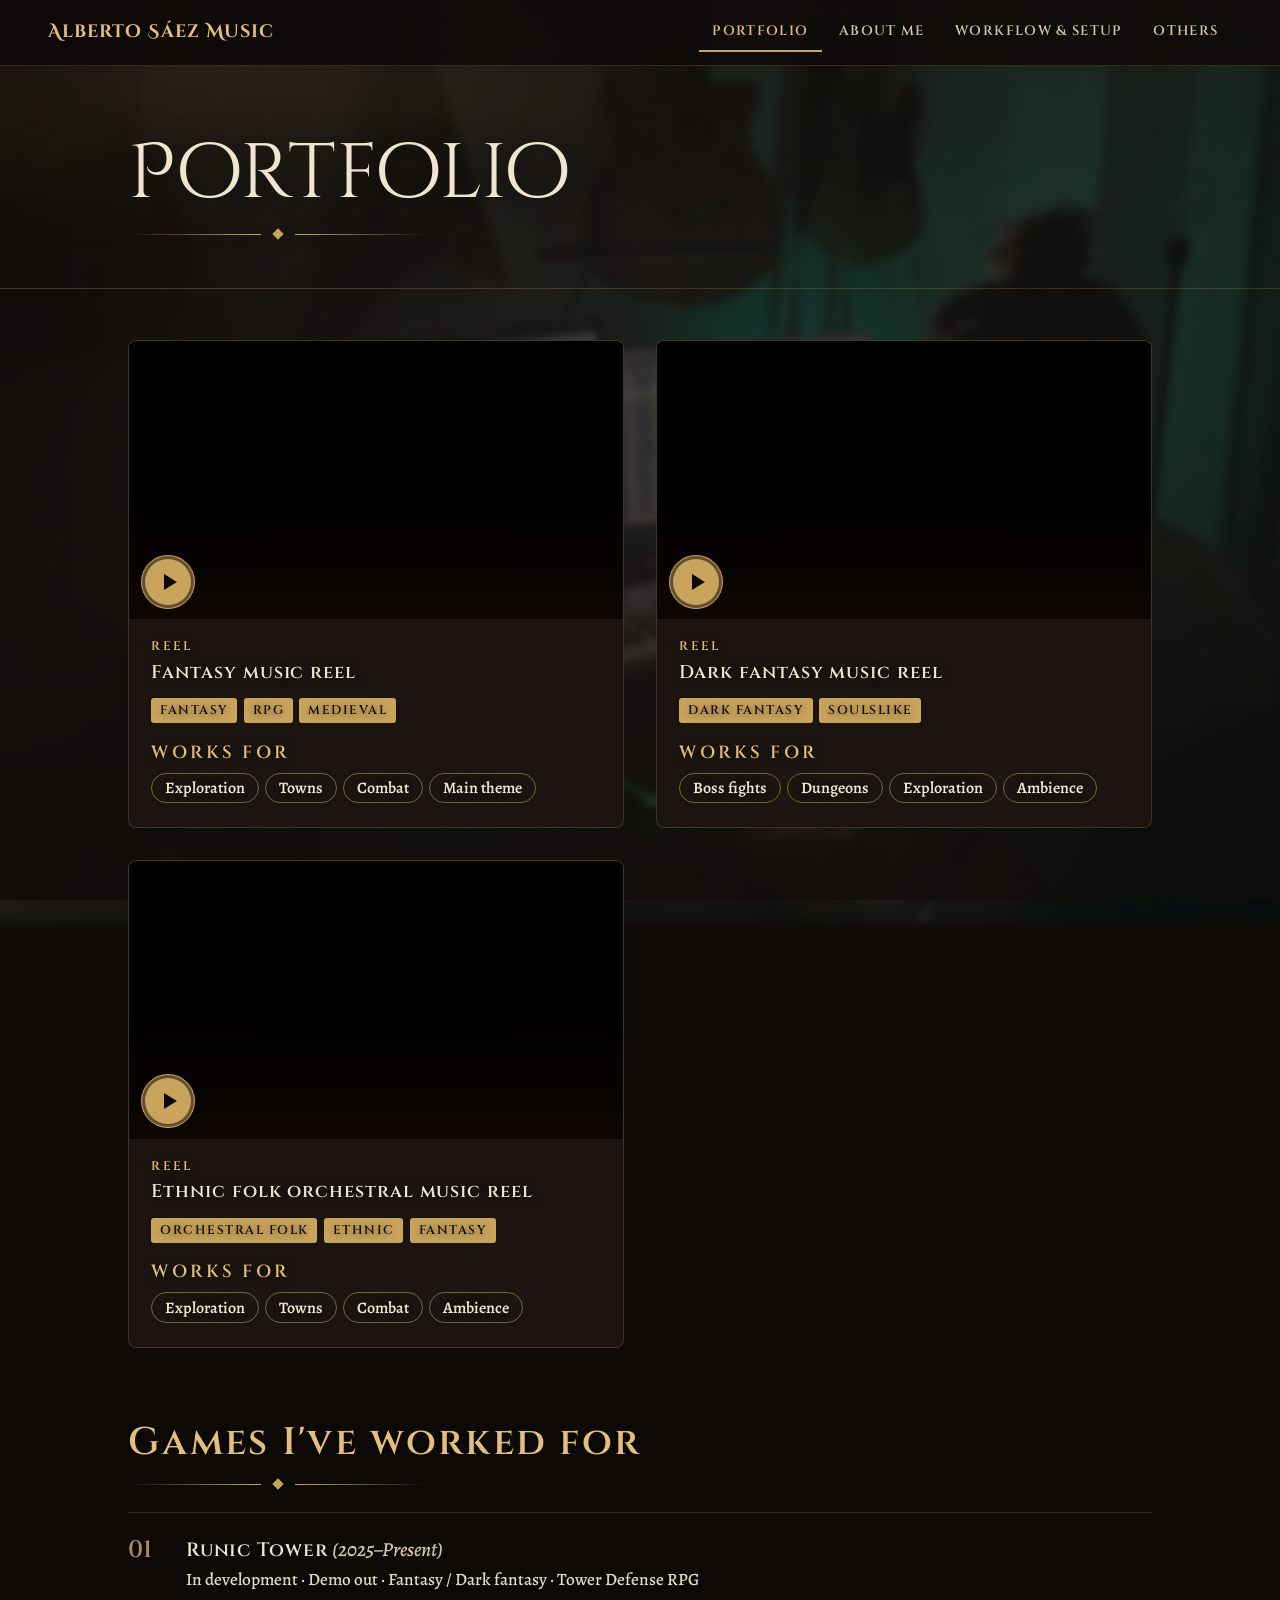
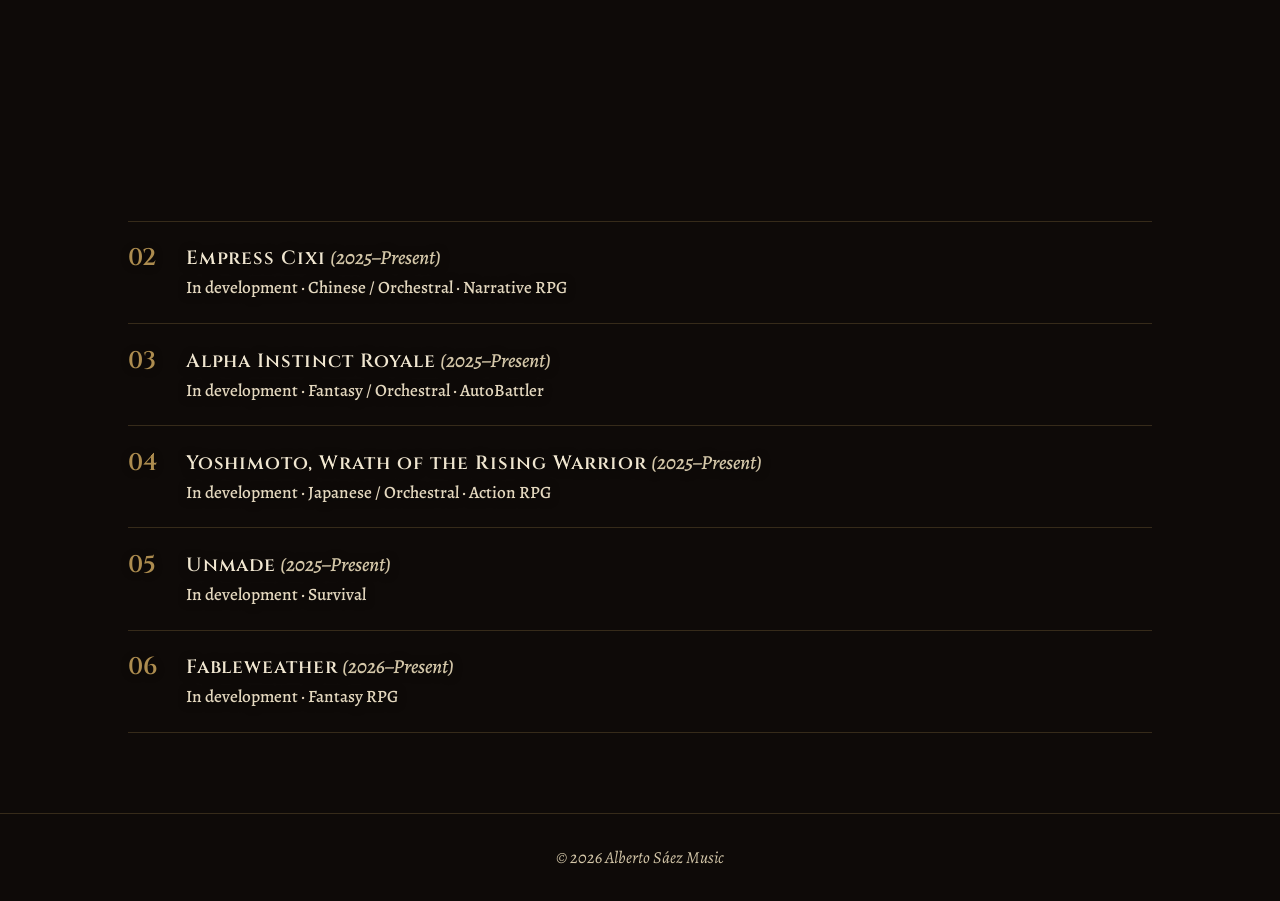
==== commit 4abe556e: "Add files via upload" ====
--- a/index.html
+++ b/index.html
@@ -58,7 +58,8 @@
                 <div class="card-body">
                   <div class="meta">Reel</div>
                   <h3>Fantasy music reel</h3>
-                  <p>Tavern, ambience, combat and main theme: the staples of RPG and fantasy games.</p>
+                  
+                  <ul class="tags"><li>Fantasy</li><li>RPG</li><li>Medieval</li></ul><p class="scenes-label">Works for</p><ul class="scenes"><li>Exploration</li><li>Towns</li><li>Combat</li><li>Main theme</li></ul>
                 </div>
               </article>
               <article class="card reveal">
@@ -70,19 +71,21 @@
                 <div class="card-body">
                   <div class="meta">Reel</div>
                   <h3>Dark fantasy music reel</h3>
-                  <p>Dark fantasy for Souls-like games: boss music in phases, ambience, cathedral pieces and melancholic themes.</p>
+                  
+                  <ul class="tags"><li>Dark fantasy</li><li>Soulslike</li></ul><p class="scenes-label">Works for</p><ul class="scenes"><li>Boss fights</li><li>Dungeons</li><li>Exploration</li><li>Ambience</li></ul>
                 </div>
               </article>
               <article class="card reveal">
                 
-      <div class="video" data-src="https://www.youtube-nocookie.com/embed/6d-F4CULG8w?autoplay=1&amp;rel=0" data-title="Ethnic Folk Orchestral Reel" style="background-image:url('https://i.ytimg.com/vi/6d-F4CULG8w/hqdefault.jpg')">
-        <button class="play" aria-label="Play: Ethnic Folk Orchestral Reel"><span></span></button>
+      <div class="video" data-src="https://www.youtube-nocookie.com/embed/6d-F4CULG8w?autoplay=1&amp;rel=0" data-title="Ethnic folk orchestral music reel" style="background-image:url('https://i.ytimg.com/vi/6d-F4CULG8w/hqdefault.jpg')">
+        <button class="play" aria-label="Play: Ethnic folk orchestral music reel"><span></span></button>
         
       </div>
                 <div class="card-body">
                   <div class="meta">Reel</div>
-                  <h3>Ethnic Folk Orchestral Reel</h3>
-                  <p>A variety of styles within orchestral: Japanese, ancient Egyptian, pirates, western...</p>
+                  <h3>Ethnic folk orchestral music reel</h3>
+                  
+                  <ul class="tags"><li>Orchestral folk</li><li>Ethnic</li><li>Fantasy</li></ul><p class="scenes-label">Works for</p><ul class="scenes"><li>Exploration</li><li>Towns</li><li>Combat</li><li>Ambience</li></ul>
                 </div>
               </article></div>
           
--- a/styles.css
+++ b/styles.css
@@ -39,13 +39,14 @@
   filter: blur(4px) saturate(.9);
   transition: opacity .4s;
 }
-body[data-page="portfolio"]::before, body[data-page="others"]::before { opacity: 1; }
-body[data-page="portfolio"]::after, body[data-page="others"]::after {
+body[data-page="portfolio"]::before, body[data-page="others"]::before, body[data-page="workflow"]::before { opacity: 1; }
+body[data-page="workflow"]::before { background: url("setup-bg.jpg") center 38% / cover no-repeat; }
+body[data-page="portfolio"]::after, body[data-page="others"]::after, body[data-page="workflow"]::after {
   background:
     linear-gradient(90deg, rgba(14, 10, 8, .84) 0%, rgba(14, 10, 8, .72) 60%, rgba(14, 10, 8, .6) 100%),
     var(--noise);
 }
-body[data-page="portfolio"] main, body[data-page="others"] main { text-shadow: 0 1px 8px rgba(0, 0, 0, .55); }
+body[data-page="portfolio"] main, body[data-page="others"] main, body[data-page="workflow"] main { text-shadow: 0 1px 8px rgba(0, 0, 0, .55); }
 .wrap { width: min(1120px, 100%); margin: 0 auto; padding-left: clamp(1.1rem, 4vw, 3rem); padding-right: clamp(1.1rem, 4vw, 3rem); }
 
 /* cabecera + pestañas */
@@ -308,7 +309,8 @@
 @media (max-width: 720px) {
   body { font-size: 1.12rem; line-height: 1.55; }
   body::before { background-position: 72% center; }
-  body[data-page="portfolio"]::after, body[data-page="others"]::after {
+  body[data-page="workflow"]::before { background-position: 40% 35%; }
+  body[data-page="portfolio"]::after, body[data-page="others"]::after, body[data-page="workflow"]::after {
     background: linear-gradient(rgba(14, 10, 8, .62), rgba(14, 10, 8, .74)), var(--noise);
   }
   .brand { font-size: 1rem; }
@@ -363,3 +365,13 @@
 .msg-page .linkbtn { margin-top: 1.6rem; }
 .skip { position: absolute; left: -9999px; top: 0; z-index: 100; background: var(--gold); color: #120d0a; padding: .6rem 1rem; font: 600 .9rem var(--display); }
 .skip:focus { left: .5rem; top: .5rem; }
+
+/* reels: géneros y ambientes donde funciona cada uno */
+.card .video .play { place-items: end start; padding: 0 0 .9rem 1rem; background: linear-gradient(transparent 55%, rgba(18, 8, 4, .75)); }
+.card .video .play span { width: 46px; height: 46px; box-shadow: 0 0 0 3px rgba(14, 10, 8, .55), 0 0 0 4px var(--accent); }
+.card .video .play span::after { border-left-width: 13px; border-top-width: 8px; border-bottom-width: 8px; margin-left: 4px; }
+.tags { list-style: none; margin: .9rem 0 0; padding: 0; display: flex; flex-wrap: wrap; gap: .4rem; }
+.tags li { font: 600 .78rem var(--display); letter-spacing: .12em; text-transform: uppercase; color: #120d0a; background: var(--accent); border-radius: 3px; padding: .25rem .55rem; }
+.scenes-label { margin: 1.1rem 0 .5rem !important; font: 600 .78rem var(--display); letter-spacing: .18em; text-transform: uppercase; color: var(--gold) !important; }
+.scenes { list-style: none; margin: 0; padding: 0; display: flex; flex-wrap: wrap; gap: .4rem; }
+.scenes li { font: 600 1rem var(--body); color: var(--text); border: 1px solid var(--line-strong); border-radius: 999px; padding: .2rem .8rem; }
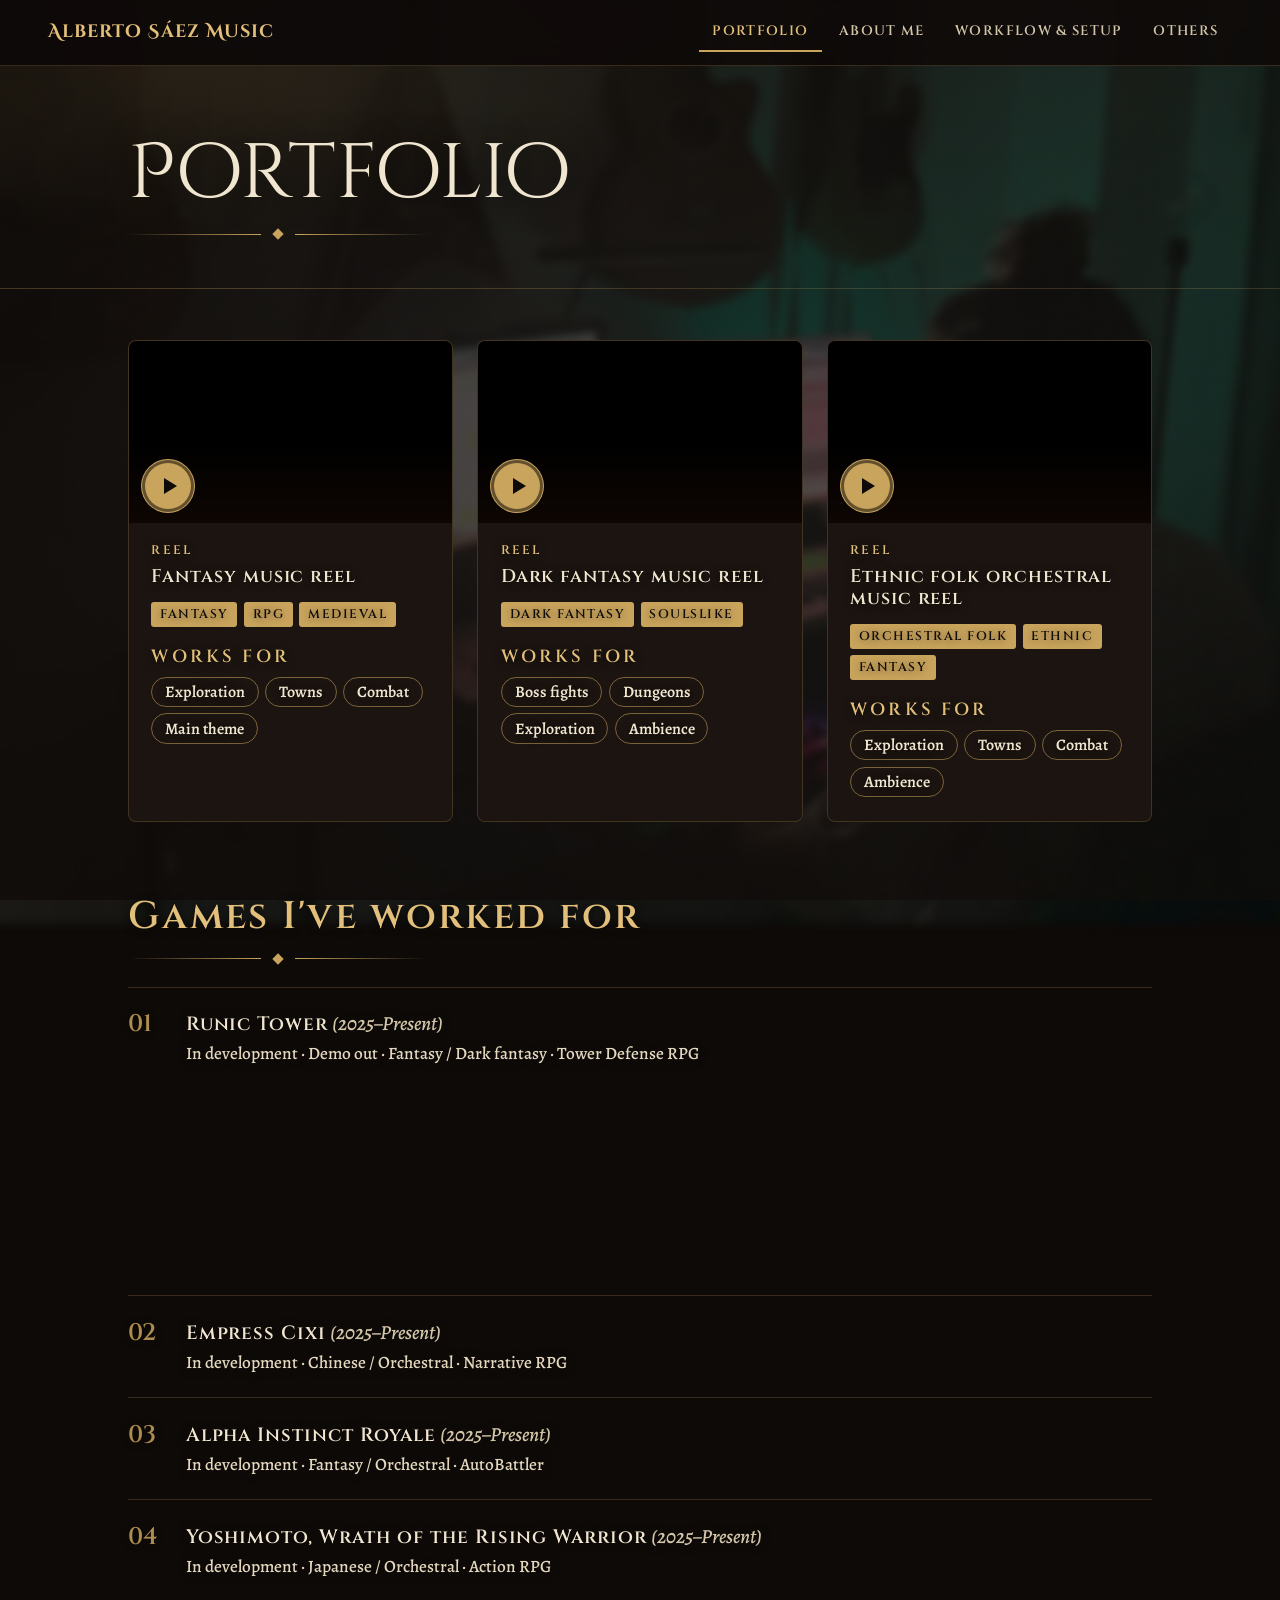
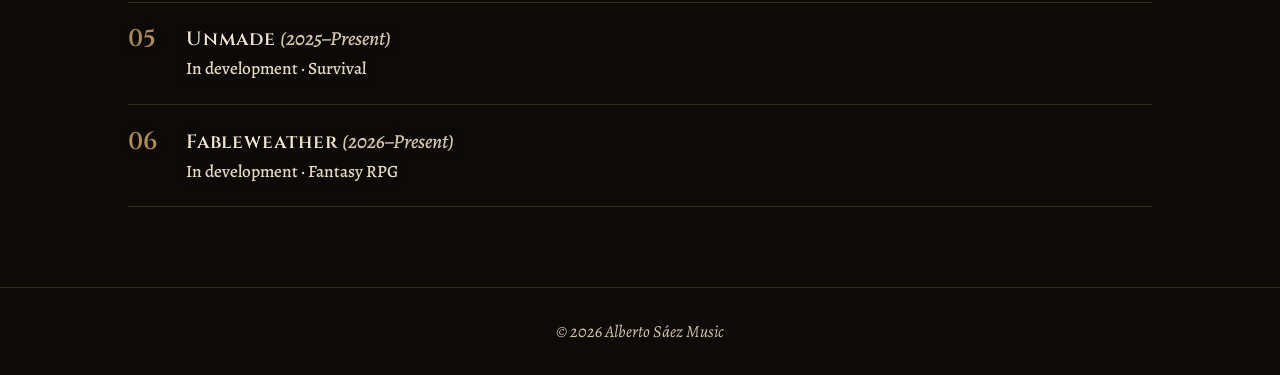
==== commit ac671a49: "Add files via upload" ====
--- a/index.html
+++ b/index.html
@@ -126,5 +126,6 @@
 
   <script src="/site.js" defer></script>
   
+  
 </body>
 </html>
--- a/styles.css
+++ b/styles.css
@@ -211,7 +211,9 @@
 .page-body { padding-top: clamp(2rem, 5vw, 3.2rem); padding-bottom: clamp(3rem, 7vw, 5rem); }
 
 /* tarjetas */
-.grid { display: grid; grid-template-columns: repeat(auto-fill, minmax(min(100%, 380px), 1fr)); gap: 2rem; }
+.grid { display: grid; grid-template-columns: repeat(auto-fit, minmax(min(100%, 290px), 1fr)); gap: 1.5rem; align-items: stretch; }
+.grid .card { display: flex; flex-direction: column; }
+.grid .card-body { flex: 1; }
 .card {
   background: var(--surface); border: 1px solid var(--line); border-radius: 8px; overflow: hidden;
   transition: transform .25s, border-color .25s, box-shadow .25s;
@@ -375,3 +377,10 @@
 .scenes-label { margin: 1.1rem 0 .5rem !important; font: 600 .78rem var(--display); letter-spacing: .18em; text-transform: uppercase; color: var(--gold) !important; }
 .scenes { list-style: none; margin: 0; padding: 0; display: flex; flex-wrap: wrap; gap: .4rem; }
 .scenes li { font: 600 1rem var(--body); color: var(--text); border: 1px solid var(--line-strong); border-radius: 999px; padding: .2rem .8rem; }
+
+/* About me: bloques con viñetas */
+.about-intro { font-size: 1.3rem; color: var(--text); }
+.ab-label { margin: 1.6rem 0 .5rem; font: 600 .85rem var(--display); letter-spacing: .2em; text-transform: uppercase; color: var(--gold); }
+.ab-list { list-style: none; margin: 0; padding: 0; display: grid; gap: .55rem; }
+.ab-list li { position: relative; padding-left: 1.3rem; }
+.ab-list li::before { content: ""; position: absolute; left: .1rem; top: .62em; width: 7px; height: 7px; background: var(--accent); transform: rotate(45deg); }
